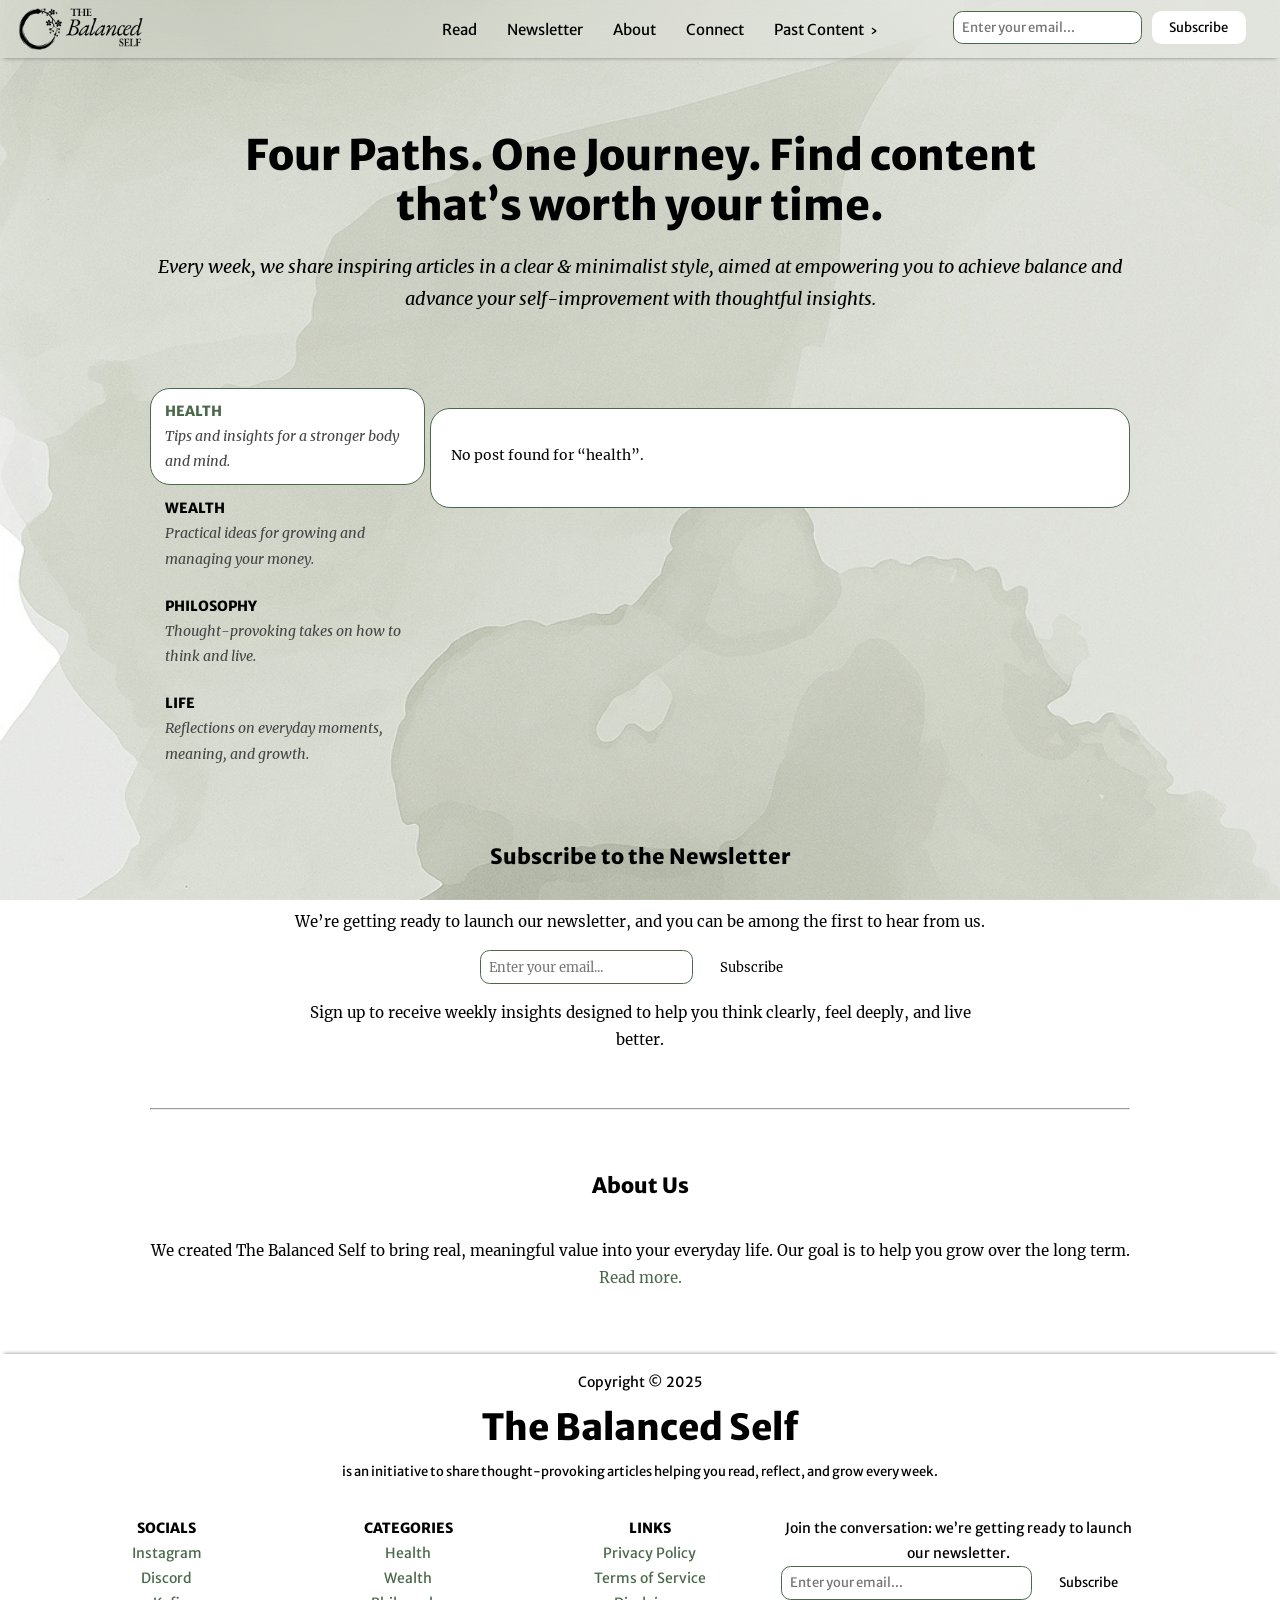
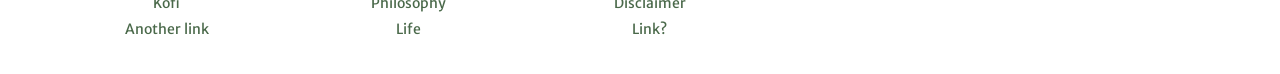
==== index.html @ 11a27f77 "Updates" ====
<!doctype html>
<html lang="en">
	<head>
		<!-- Google tag (gtag.js) -->
		<script async src="https://www.googletagmanager.com/gtag/js?id=G-W1W83TGXCG"></script>
		<script>
			window.dataLayer = window.dataLayer || [];
			function gtag(){dataLayer.push(arguments);}
			gtag('js', new Date());

			gtag('config', 'G-W1W83TGXCG');
		</script>
		<meta charset="UTF-8" />
		<link rel="icon" type="image/svg+xml" href="/vite.svg" />
		<meta name="viewport" content="width=device-width, initial-scale=1.0" />
		<title>The Balanced Self</title>

		<link rel="preload" href="/fonts/merriweather-sans-v26-latin-600.woff2" as="font" type="font/woff2" crossorigin>
		<link rel="preload" href="/fonts/merriweather-sans-v26-latin-600italic.woff2" as="font" type="font/woff2" crossorigin>
		<link rel="preload" href="/fonts/merriweather-sans-v26-latin-800.woff2" as="font" type="font/woff2" crossorigin>
		<link rel="preload" href="/fonts/merriweather-sans-v26-latin-italic.woff2" as="font" type="font/woff2" crossorigin>
		<link rel="preload" href="/fonts/merriweather-sans-v26-latin-regular.woff2" as="font" type="font/woff2" crossorigin>
		<link rel="preload" href="/fonts/merriweather-v30-latin-700.woff2" as="font" type="font/woff2" crossorigin>
		<link rel="preload" href="/fonts/merriweather-v30-latin-700italic.woff2" as="font" type="font/woff2" crossorigin>
		<link rel="preload" href="/fonts/merriweather-v30-latin-italic.woff2" as="font" type="font/woff2" crossorigin>
		<link rel="preload" href="/fonts/merriweather-v30-latin-regular.woff2" as="font" type="font/woff2" crossorigin>


		<link rel="preload" href="/bg/health.webp" as="image" type="image/webp">
		<link rel="preload" href="/bg/life.webp" as="image" type="image/webp">
		<link rel="preload" href="/bg/philosophy.webp" as="image" type="image/webp">
		<link rel="preload" href="/bg/wealth.webp" as="image" type="image/webp">
		<script type="module" crossorigin src="/assets/index-R4e8T6Gg.js"></script>
		<link rel="stylesheet" crossorigin href="/assets/index-VNvd0ha_.css">
	</head>
	<body>
		<div id="root"></div>
	</body>
</html>
---- assets/index-VNvd0ha_.css ----
@font-face{font-display:swap;font-family:Merriweather;font-style:normal;font-weight:400;src:url(/fonts/merriweather-v30-latin-regular.woff2) format("woff2")}@font-face{font-display:swap;font-family:Merriweather;font-style:italic;font-weight:400;src:url(/fonts/merriweather-v30-latin-italic.woff2) format("woff2")}@font-face{font-display:swap;font-family:Merriweather;font-style:normal;font-weight:700;src:url(/fonts/merriweather-v30-latin-700.woff2) format("woff2")}@font-face{font-display:swap;font-family:Merriweather;font-style:italic;font-weight:700;src:url(/fonts/merriweather-v30-latin-700italic.woff2) format("woff2")}@font-face{font-display:swap;font-family:Merriweather Sans;font-style:normal;font-weight:400;src:url(/fonts/merriweather-sans-v26-latin-regular.woff2) format("woff2")}@font-face{font-display:swap;font-family:Merriweather Sans;font-style:italic;font-weight:400;src:url(/fonts/merriweather-sans-v26-latin-italic.woff2) format("woff2")}@font-face{font-display:swap;font-family:Merriweather Sans;font-style:normal;font-weight:600;src:url(/fonts/merriweather-sans-v26-latin-600.woff2) format("woff2")}@font-face{font-display:swap;font-family:Merriweather Sans;font-style:italic;font-weight:600;src:url(/fonts/merriweather-sans-v26-latin-600italic.woff2) format("woff2")}@font-face{font-display:swap;font-family:Merriweather Sans;font-style:normal;font-weight:800;src:url(/fonts/merriweather-sans-v26-latin-800.woff2) format("woff2")}:root{--font-rm: "Merriweather";--font-sf: "Merriweather Sans";--col-bg: #F5F3EE;--col-fg: black;--col-text: black }*,*:before,*:after{box-sizing:border-box}html{scroll-behavior:smooth}p,li{-webkit-hyphens:auto;hyphens:auto;word-break:break-word;overflow-wrap:break-word}.no-hyphen{-webkit-hyphens:none;hyphens:none}a{color:var(--col-hl);text-decoration:none}.hlcol{color:var(--col-hl)}.wrapper{max-width:980px;margin:auto;min-height:60vh}@media (max-width: 996px){.wrapper{padding:0px 1rem}}@media (max-width: 900px){body,html{overflow-x:hidden}}html{position:relative;height:100%}html:before{content:"";position:fixed;top:0;left:0;width:100vw;height:100vh;background-image:var(--bg-pic-path);background-size:cover;background-position:center;background-repeat:no-repeat;z-index:-2}html:after{content:"";position:fixed;top:0;left:0;width:100vw;height:100vh;background-color:#ffffff80;z-index:-1}body{position:relative;z-index:0;font-family:var(--font-rm);font-size:14px;line-height:1.8;margin:0;color:var(--col-text)}.dropdown-button{z-index:1200}@media (max-width: 550px){.nav-subscribe{visibility:hidden}}@media (min-width: 550px){.dropdown-button{visibility:hidden}}nav{display:flex;justify-content:space-between;align-items:center;font-family:var(--font-sf);font-size:15px;padding:0rem 1rem;position:sticky;top:0;z-index:1100;box-shadow:0 4px 4px -4px gray;backdrop-filter:blur(20px);-webkit-backdrop-filter:blur(20px);background-color:#ffffff1a}nav a{color:#000}nav a:hover{color:var(--col-hl)}.nav-right{display:flex}.dropdown:hover .submenu{display:block;opacity:1;visibility:visible;transition:.2s ease-in-out}.submenu{display:none;opacity:0;visibility:hidden;position:absolute;background-color:#fff;padding:8px 16px;border-radius:10px;width:120px}.links{position:absolute;left:50%;transform:translate(-50%)}.links ul{display:flex;gap:30px}.links ul li{display:inline-block}.links a{cursor:pointer}.dropdown ul{display:block}.dropdown ul li{display:block;left:0}.dropdown-toggle{display:inline-flex;align-items:center;gap:6px;cursor:pointer;-webkit-user-select:none;user-select:none;transition:color .2s ease}.pc-arrow{display:inline-block;transition:transform .2s ease;transform:rotate(0)}.pc-arrow:before{content:"›";font-size:.9em;line-height:1}.dropdown-toggle.sactive .pc-arrow{transform:rotate(90deg)}.dropdown-toggle:hover:not(.sactive) .pc-arrow{transform:rotate(90deg)}@media (max-width: 550px){nav{padding:.2rem .8rem;position:fixed;width:100%;left:0;top:0}body{padding-top:70px}.links{position:fixed;top:50px;right:10px;width:150px;background-color:#fff;display:flex;flex-direction:column;border-radius:12px;box-shadow:-4px 4px 4px #0000001a;transform:translate(100%);opacity:0;transition:transform .1s ease,opacity .1s ease;z-index:1200}.links.active{transform:translate(0);opacity:1}.links ul{font-size:14px;flex-direction:column;gap:0;padding:20px;margin:0}.dropdown-button{display:block}.nav-subscribe{display:none}.dropdown .submenu{position:static;visibility:hidden;opacity:0;max-height:0;overflow:hidden;transition:opacity .2s ease,max-height .2s ease;margin:0;padding:0 0 0 10px}.dropdown .submenu.sactive{visibility:visible;opacity:1;max-height:500px}}.newsletter-form{display:flex;align-items:center;gap:.6rem}.newsletter-form,.newsletter-form input,.newsletter-form button{font-family:inherit;font-size:small}.newsletter-form input{flex:1;padding:.45rem .5rem;border:1px solid var(--col-hl);border-radius:.6rem;transition:border-color .2s,box-shadow .2s}.newsletter-form input:focus{border-color:var(--col-hl);box-shadow:0 0 0 1px var(--col-hl);outline:none}.newsletter-form button{padding:.5rem 1.1rem;border:var(--col-hl);border-radius:.6rem;background-color:#fff;color:#000;font-weight:500;cursor:pointer;transition:background-color .2s,transform .1s}.newsletter-form button:hover{background-color:var(--col-hl);color:#fff}.newsletter-form button:active{transform:scale(.97)}.readmore{font-size:small;font-family:var(--font-sf);font-weight:700}.hero{text-align:center;margin:4.5rem auto}.hero__name{font-size:42px;font-weight:700;font-family:var(--font-sf);line-height:1.2;max-width:850px;margin:auto}.hero__desc{margin-top:20px;font-size:18px;font-style:italic}@media (max-width: 550px){.hero{margin:5rem 0}.hero__name{font-size:36px}.hero__desc{font-size:15.5px}}.heroine{flex-direction:column}.heroine__cats{display:flex;justify-content:space-between;align-items:center;margin-bottom:3px;text-align:right}.heroine__cat{font-family:var(--font-sf);font-weight:700;color:var(--col-fg);font-size:12px;text-transform:uppercase;padding:10px 0;background:transparent;cursor:pointer;width:100%;text-align:center;border-radius:13px}.heroine__cat.active{color:var(--col-hl);background:#fff;border:1px solid var(--col-hl);position:relative;z-index:2;transition:.1s ease-in-out}.heroine__content{border:1px solid var(--col-hl);padding:20px;margin:20px 0;background-color:#fff;width:100%;position:relative;z-index:1;min-height:100px;border-radius:13px}.heroine__catdesc{font-family:var(--font-rm);font-weight:400;color:#454545;font-style:italic;text-transform:none;display:none}@media (min-width: 768px){.heroine{display:flex;flex-direction:row;align-items:flex-start}.heroine__cats{flex-direction:column;align-items:stretch;width:275px;margin-right:5px}.heroine__cat{border:1px solid transparent;border-right:none;text-align:left;font-size:14px;padding:10px 14px;width:100%;border-radius:20px}.heroine__catdesc{display:block}.heroine__cat.active{border:1px solid var(--col-hl);background:#fff;color:var(--col-hl)}.heroine__content{flex:1;border-radius:20px}}section{display:flex;flex-direction:column;align-items:center;margin:2.5rem auto;text-align:center}.subscribe{max-width:700px}h3{line-height:1.4}.subscribe h2{margin-bottom:10px}.subscribe p,.about p{font-size:15px}footer{padding:1rem 3.5rem 2rem;font-family:var(--font-sf);box-shadow:0 -4px 4px -4px gray;margin-top:3rem;backdrop-filter:blur(20px);-webkit-backdrop-filter:blur(20px);background-color:#ffffff1a}.footer__cr,.footer__desc{font-size:small}.footer__name{font-weight:700;font-size:36px}.footer__name a{color:#000}.footer__name a:hover{color:var(--col-hl)}.footer__links{margin:auto;text-align:center;margin-top:2rem;display:grid;grid-template-columns:2fr 2fr 2fr 4fr;gap:20px}@media (max-width: 500px){footer{padding:10px;padding-top:3rem;padding-bottom:3rem}.footer__links{grid-template-columns:repeat(3,1fr);gap:0px}.footer__links>div:nth-child(4){grid-column:1 / -1;margin:auto;margin-top:1rem}}.footer__links-head{font-weight:700;text-transform:uppercase}@media (max-width: 550px){.footer__desc{font-size:smaller}.footer__name{font-size:24px}}h1,h2,h3{font-family:var(--font-sf)}@media (max-width: 550px){h1{font-size:22px;margin:0}}.cat__name{margin-bottom:-10px;font-family:var(--font-sf);font-weight:700;text-transform:uppercase;font-size:small}@media (max-width: 500px){.cat__name{font-size:smaller}}.cat__read{color:gray}.blog__list{margin-top:30px}.blog__list ol li::marker{color:var(--col-hl);font-weight:700;font-family:var(--col-sf)}.blog__list ol li{padding-left:1rem;margin:5px 0}.blog__list__title{font-size:16px;font-weight:700;margin-right:1rem;line-height:1.1}.blog__list__when{font-style:italic}.blog-title{color:var(--col-hl)}@media (max-width: 550px){.blog__list__title{font-size:16px;line-height:.8}.blog__list ol li{margin:5px 0}}button.share{all:unset;background:transparent;border:none;padding:0;margin:0;cursor:pointer;display:flex;margin-inline:auto}/**
 * easymde v2.20.0
 * Copyright Jeroen Akkerman
 * @link https://github.com/ionaru/easy-markdown-editor
 * @license MIT
 */.CodeMirror{font-family:monospace;height:300px;color:#000;direction:ltr}.CodeMirror-lines{padding:4px 0}.CodeMirror pre.CodeMirror-line,.CodeMirror pre.CodeMirror-line-like{padding:0 4px}.CodeMirror-gutter-filler,.CodeMirror-scrollbar-filler{background-color:#fff}.CodeMirror-gutters{border-right:1px solid #ddd;background-color:#f7f7f7;white-space:nowrap}.CodeMirror-linenumber{padding:0 3px 0 5px;min-width:20px;text-align:right;color:#999;white-space:nowrap}.CodeMirror-guttermarker{color:#000}.CodeMirror-guttermarker-subtle{color:#999}.CodeMirror-cursor{border-left:1px solid #000;border-right:none;width:0}.CodeMirror div.CodeMirror-secondarycursor{border-left:1px solid silver}.cm-fat-cursor .CodeMirror-cursor{width:auto;border:0!important;background:#7e7}.cm-fat-cursor div.CodeMirror-cursors{z-index:1}.cm-fat-cursor .CodeMirror-line::selection,.cm-fat-cursor .CodeMirror-line>span::selection,.cm-fat-cursor .CodeMirror-line>span>span::selection{background:0 0}.cm-fat-cursor .CodeMirror-line::-moz-selection,.cm-fat-cursor .CodeMirror-line>span::-moz-selection,.cm-fat-cursor .CodeMirror-line>span>span::-moz-selection{background:0 0}.cm-fat-cursor{caret-color:transparent}@-moz-keyframes blink{50%{background-color:transparent}}@-webkit-keyframes blink{50%{background-color:transparent}}@keyframes blink{50%{background-color:transparent}}.cm-tab{display:inline-block;text-decoration:inherit}.CodeMirror-rulers{position:absolute;inset:-50px 0 0;overflow:hidden}.CodeMirror-ruler{border-left:1px solid #ccc;top:0;bottom:0;position:absolute}.cm-s-default .cm-header{color:#00f}.cm-s-default .cm-quote{color:#090}.cm-negative{color:#d44}.cm-positive{color:#292}.cm-header,.cm-strong{font-weight:700}.cm-em{font-style:italic}.cm-link{text-decoration:underline}.cm-strikethrough{text-decoration:line-through}.cm-s-default .cm-keyword{color:#708}.cm-s-default .cm-atom{color:#219}.cm-s-default .cm-number{color:#164}.cm-s-default .cm-def{color:#00f}.cm-s-default .cm-variable-2{color:#05a}.cm-s-default .cm-type,.cm-s-default .cm-variable-3{color:#085}.cm-s-default .cm-comment{color:#a50}.cm-s-default .cm-string{color:#a11}.cm-s-default .cm-string-2{color:#f50}.cm-s-default .cm-meta,.cm-s-default .cm-qualifier{color:#555}.cm-s-default .cm-builtin{color:#30a}.cm-s-default .cm-bracket{color:#997}.cm-s-default .cm-tag{color:#170}.cm-s-default .cm-attribute{color:#00c}.cm-s-default .cm-hr{color:#999}.cm-s-default .cm-link{color:#00c}.cm-s-default .cm-error,.cm-invalidchar{color:red}.CodeMirror-composing{border-bottom:2px solid}div.CodeMirror span.CodeMirror-matchingbracket{color:#0b0}div.CodeMirror span.CodeMirror-nonmatchingbracket{color:#a22}.CodeMirror-matchingtag{background:#ff96004d}.CodeMirror-activeline-background{background:#e8f2ff}.CodeMirror{position:relative;overflow:hidden;background:#fff}.CodeMirror-scroll{overflow:scroll!important;margin-bottom:-50px;margin-right:-50px;padding-bottom:50px;height:100%;outline:0;position:relative;z-index:0}.CodeMirror-sizer{position:relative;border-right:50px solid transparent}.CodeMirror-gutter-filler,.CodeMirror-hscrollbar,.CodeMirror-scrollbar-filler,.CodeMirror-vscrollbar{position:absolute;z-index:6;display:none;outline:0}.CodeMirror-vscrollbar{right:0;top:0;overflow-x:hidden;overflow-y:scroll}.CodeMirror-hscrollbar{bottom:0;left:0;overflow-y:hidden;overflow-x:scroll}.CodeMirror-scrollbar-filler{right:0;bottom:0}.CodeMirror-gutter-filler{left:0;bottom:0}.CodeMirror-gutters{position:absolute;left:0;top:0;min-height:100%;z-index:3}.CodeMirror-gutter{white-space:normal;height:100%;display:inline-block;vertical-align:top;margin-bottom:-50px}.CodeMirror-gutter-wrapper{position:absolute;z-index:4;background:0 0!important;border:none!important}.CodeMirror-gutter-background{position:absolute;top:0;bottom:0;z-index:4}.CodeMirror-gutter-elt{position:absolute;cursor:default;z-index:4}.CodeMirror-gutter-wrapper ::selection{background-color:transparent}.CodeMirror-gutter-wrapper ::-moz-selection{background-color:transparent}.CodeMirror-lines{cursor:text;min-height:1px}.CodeMirror pre.CodeMirror-line,.CodeMirror pre.CodeMirror-line-like{-moz-border-radius:0;-webkit-border-radius:0;border-radius:0;border-width:0;background:0 0;font-family:inherit;font-size:inherit;margin:0;white-space:pre;word-wrap:normal;line-height:inherit;color:inherit;z-index:2;position:relative;overflow:visible;-webkit-tap-highlight-color:transparent;-webkit-font-variant-ligatures:contextual;font-variant-ligatures:contextual}.CodeMirror-wrap pre.CodeMirror-line,.CodeMirror-wrap pre.CodeMirror-line-like{word-wrap:break-word;white-space:pre-wrap;word-break:normal}.CodeMirror-linebackground{position:absolute;inset:0;z-index:0}.CodeMirror-linewidget{position:relative;z-index:2;padding:.1px}.CodeMirror-code{outline:0}.CodeMirror-gutter,.CodeMirror-gutters,.CodeMirror-linenumber,.CodeMirror-scroll,.CodeMirror-sizer{-moz-box-sizing:content-box;box-sizing:content-box}.CodeMirror-measure{position:absolute;width:100%;height:0;overflow:hidden;visibility:hidden}.CodeMirror-cursor{position:absolute;pointer-events:none}.CodeMirror-measure pre{position:static}div.CodeMirror-cursors{visibility:hidden;position:relative;z-index:3}div.CodeMirror-dragcursors,.CodeMirror-focused div.CodeMirror-cursors{visibility:visible}.CodeMirror-selected{background:#d9d9d9}.CodeMirror-focused .CodeMirror-selected{background:#d7d4f0}.CodeMirror-crosshair{cursor:crosshair}.CodeMirror-line::selection,.CodeMirror-line>span::selection,.CodeMirror-line>span>span::selection{background:#d7d4f0}.CodeMirror-line::-moz-selection,.CodeMirror-line>span::-moz-selection,.CodeMirror-line>span>span::-moz-selection{background:#d7d4f0}.cm-searching{background-color:#ffa;background-color:#ff06}.cm-force-border{padding-right:.1px}@media print{.CodeMirror div.CodeMirror-cursors{visibility:hidden}}.cm-tab-wrap-hack:after{content:""}span.CodeMirror-selectedtext{background:0 0}.EasyMDEContainer{display:block}.CodeMirror-rtl pre{direction:rtl}.EasyMDEContainer.sided--no-fullscreen{display:flex;flex-direction:row;flex-wrap:wrap}.EasyMDEContainer .CodeMirror{box-sizing:border-box;height:auto;border:1px solid #ced4da;border-bottom-left-radius:4px;border-bottom-right-radius:4px;padding:10px;font:inherit;z-index:0;word-wrap:break-word}.EasyMDEContainer .CodeMirror-scroll{cursor:text}.EasyMDEContainer .CodeMirror-fullscreen{background:#fff;position:fixed!important;inset:50px 0 0;height:auto;z-index:8;border-right:none!important;border-bottom-right-radius:0!important}.EasyMDEContainer .CodeMirror-sided{width:50%!important}.EasyMDEContainer.sided--no-fullscreen .CodeMirror-sided{border-right:none!important;border-bottom-right-radius:0;position:relative;flex:1 1 auto}.EasyMDEContainer .CodeMirror-placeholder{opacity:.5}.EasyMDEContainer .CodeMirror-focused .CodeMirror-selected{background:#d9d9d9}.editor-toolbar{position:relative;-webkit-user-select:none;-moz-user-select:none;-ms-user-select:none;-o-user-select:none;user-select:none;padding:9px 10px;border-top:1px solid #ced4da;border-left:1px solid #ced4da;border-right:1px solid #ced4da;border-top-left-radius:4px;border-top-right-radius:4px}.editor-toolbar.fullscreen{width:100%;height:50px;padding-top:10px;padding-bottom:10px;box-sizing:border-box;background:#fff;border:0;position:fixed;top:0;left:0;opacity:1;z-index:9}.editor-toolbar.fullscreen:before{width:20px;height:50px;background:-moz-linear-gradient(left,#fff 0,rgba(255,255,255,0) 100%);background:-webkit-gradient(linear,left top,right top,color-stop(0,#fff),color-stop(100%,rgba(255,255,255,0)));background:-webkit-linear-gradient(left,#fff 0,rgba(255,255,255,0) 100%);background:-o-linear-gradient(left,#fff 0,rgba(255,255,255,0) 100%);background:-ms-linear-gradient(left,#fff 0,rgba(255,255,255,0) 100%);background:linear-gradient(to right,#fff 0,#fff0);position:fixed;top:0;left:0;margin:0;padding:0}.editor-toolbar.fullscreen:after{width:20px;height:50px;background:-moz-linear-gradient(left,rgba(255,255,255,0) 0,#fff 100%);background:-webkit-gradient(linear,left top,right top,color-stop(0,rgba(255,255,255,0)),color-stop(100%,#fff));background:-webkit-linear-gradient(left,rgba(255,255,255,0) 0,#fff 100%);background:-o-linear-gradient(left,rgba(255,255,255,0) 0,#fff 100%);background:-ms-linear-gradient(left,rgba(255,255,255,0) 0,#fff 100%);background:linear-gradient(to right,#fff0 0,#fff);position:fixed;top:0;right:0;margin:0;padding:0}.EasyMDEContainer.sided--no-fullscreen .editor-toolbar{width:100%}.editor-toolbar .easymde-dropdown,.editor-toolbar button{background:0 0;display:inline-block;text-align:center;text-decoration:none!important;height:30px;margin:0;padding:0;border:1px solid transparent;border-radius:3px;cursor:pointer}.editor-toolbar button{font-weight:700;min-width:30px;padding:0 6px;white-space:nowrap}.editor-toolbar button.active,.editor-toolbar button:hover{background:#fcfcfc;border-color:#95a5a6}.editor-toolbar i.separator{display:inline-block;width:0;border-left:1px solid #d9d9d9;border-right:1px solid #fff;color:transparent;text-indent:-10px;margin:0 6px}.editor-toolbar button:after{font-family:Arial,Helvetica Neue,Helvetica,sans-serif;font-size:65%;vertical-align:text-bottom;position:relative;top:2px}.editor-toolbar button.heading-1:after{content:"1"}.editor-toolbar button.heading-2:after{content:"2"}.editor-toolbar button.heading-3:after{content:"3"}.editor-toolbar button.heading-bigger:after{content:"▲"}.editor-toolbar button.heading-smaller:after{content:"▼"}.editor-toolbar.disabled-for-preview button:not(.no-disable){opacity:.6;pointer-events:none}@media only screen and (max-width:700px){.editor-toolbar i.no-mobile{display:none}}.editor-statusbar{padding:8px 10px;font-size:12px;color:#959694;text-align:right}.EasyMDEContainer.sided--no-fullscreen .editor-statusbar{width:100%}.editor-statusbar span{display:inline-block;min-width:4em;margin-left:1em}.editor-statusbar .lines:before{content:"lines: "}.editor-statusbar .words:before{content:"words: "}.editor-statusbar .characters:before{content:"characters: "}.editor-preview-full{position:absolute;width:100%;height:100%;top:0;left:0;z-index:7;overflow:auto;display:none;box-sizing:border-box}.editor-preview-side{position:fixed;bottom:0;width:50%;top:50px;right:0;z-index:9;overflow:auto;display:none;box-sizing:border-box;border:1px solid #ddd;word-wrap:break-word}.editor-preview-active-side{display:block}.EasyMDEContainer.sided--no-fullscreen .editor-preview-active-side{flex:1 1 auto;height:auto;position:static}.editor-preview-active{display:block}.editor-preview{padding:10px;background:#fafafa}.editor-preview>p{margin-top:0}.editor-preview pre{background:#eee;margin-bottom:10px}.editor-preview table td,.editor-preview table th{border:1px solid #ddd;padding:5px}.cm-s-easymde .cm-tag{color:#63a35c}.cm-s-easymde .cm-attribute{color:#795da3}.cm-s-easymde .cm-string{color:#183691}.cm-s-easymde .cm-header-1{font-size:calc(1.375rem + 1.5vw)}.cm-s-easymde .cm-header-2{font-size:calc(1.325rem + .9vw)}.cm-s-easymde .cm-header-3{font-size:calc(1.3rem + .6vw)}.cm-s-easymde .cm-header-4{font-size:calc(1.275rem + .3vw)}.cm-s-easymde .cm-header-5{font-size:1.25rem}.cm-s-easymde .cm-header-6{font-size:1rem}.cm-s-easymde .cm-header-1,.cm-s-easymde .cm-header-2,.cm-s-easymde .cm-header-3,.cm-s-easymde .cm-header-4,.cm-s-easymde .cm-header-5,.cm-s-easymde .cm-header-6{margin-bottom:.5rem;line-height:1.2}.cm-s-easymde .cm-comment{background:#0000000d;border-radius:2px}.cm-s-easymde .cm-link{color:#7f8c8d}.cm-s-easymde .cm-url{color:#aab2b3}.cm-s-easymde .cm-quote{color:#7f8c8d;font-style:italic}.editor-toolbar .easymde-dropdown{position:relative;background:linear-gradient(to bottom right,#fff 0 84%,#333 50% 100%);border-radius:0;border:1px solid #fff}.editor-toolbar .easymde-dropdown:hover{background:linear-gradient(to bottom right,#fff 0 84%,#333 50% 100%)}.easymde-dropdown-content{display:block;visibility:hidden;position:absolute;background-color:#f9f9f9;box-shadow:0 8px 16px #0003;padding:8px;z-index:2;top:30px}.easymde-dropdown:active .easymde-dropdown-content,.easymde-dropdown:focus .easymde-dropdown-content,.easymde-dropdown:focus-within .easymde-dropdown-content{visibility:visible}.easymde-dropdown-content button{display:block}span[data-img-src]:after{content:"";background-image:var(--bg-image);display:block;max-height:100%;max-width:100%;background-size:contain;height:0;padding-top:var(--height);width:var(--width);background-repeat:no-repeat}.CodeMirror .cm-spell-error:not(.cm-url):not(.cm-comment):not(.cm-tag):not(.cm-word){background:#ff000026}
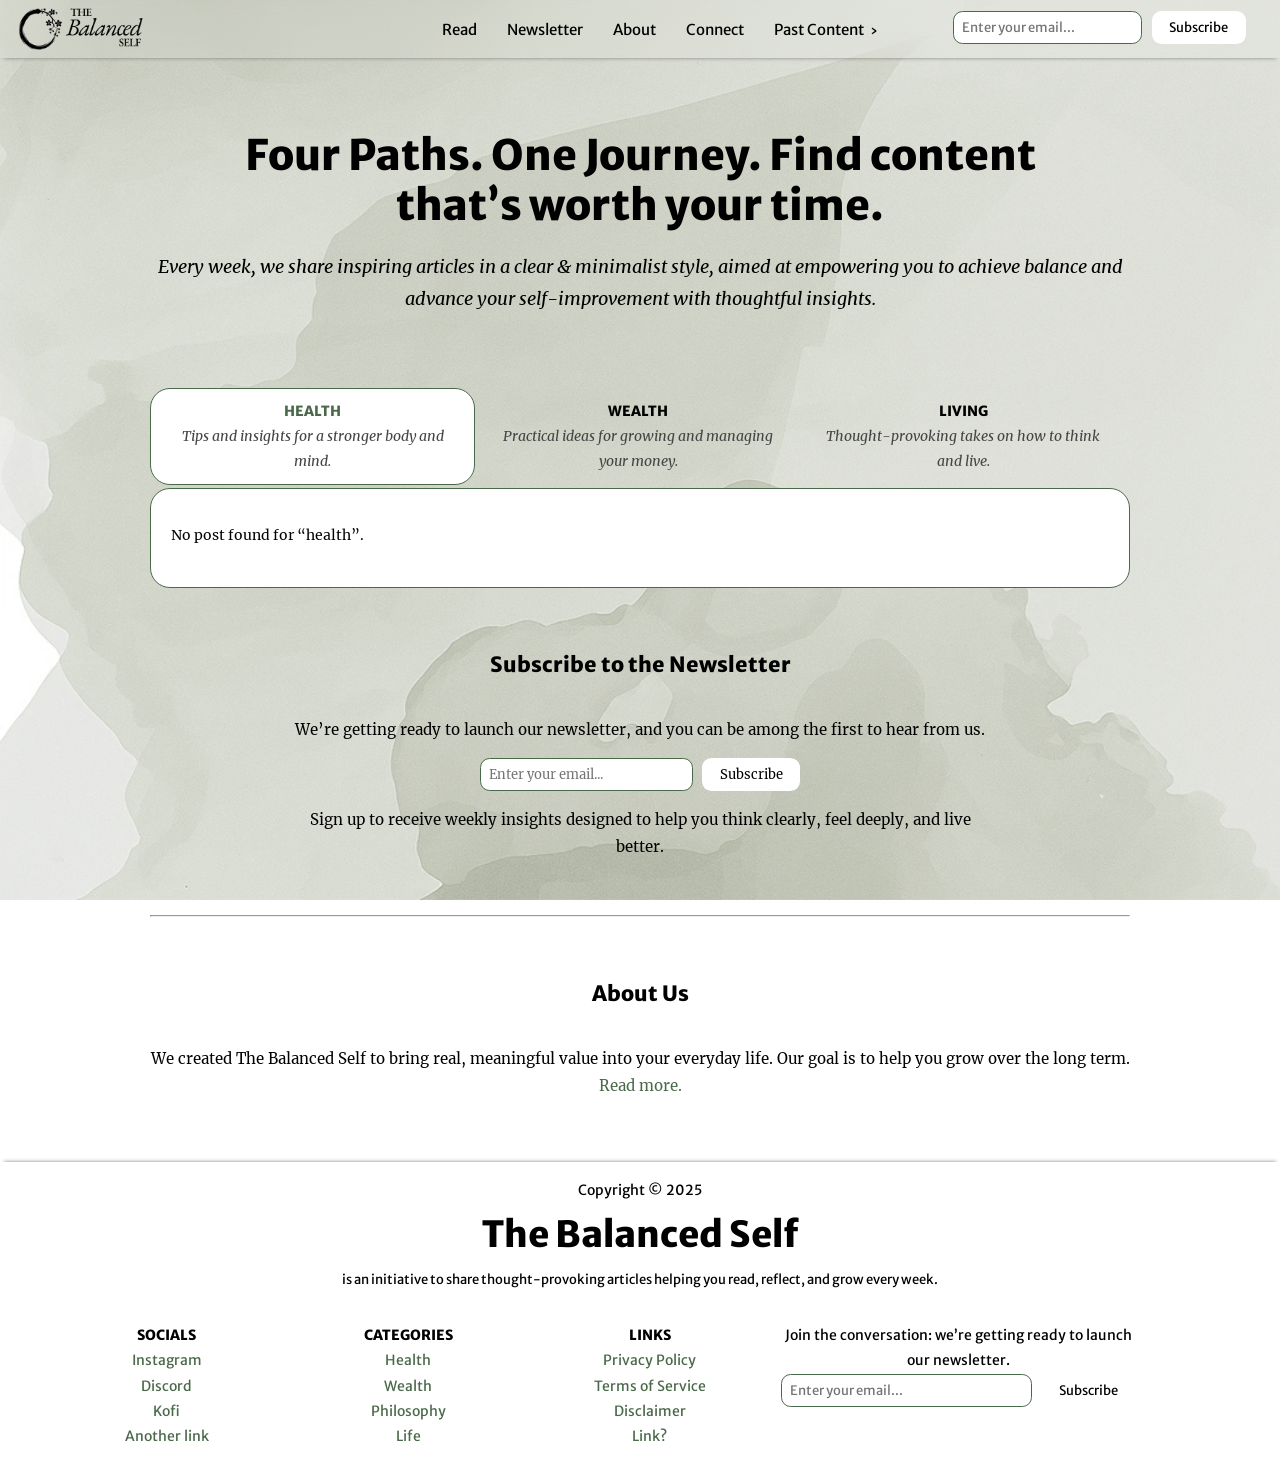
==== commit 0991a375: "Updates" ====
--- a/index.html
+++ b/index.html
@@ -30,8 +30,8 @@
 		<link rel="preload" href="/bg/life.webp" as="image" type="image/webp">
 		<link rel="preload" href="/bg/philosophy.webp" as="image" type="image/webp">
 		<link rel="preload" href="/bg/wealth.webp" as="image" type="image/webp">
-		<script type="module" crossorigin src="/assets/index-R4e8T6Gg.js"></script>
-		<link rel="stylesheet" crossorigin href="/assets/index-VNvd0ha_.css">
+		<script type="module" crossorigin src="/assets/index-xfx_M7NS.js"></script>
+		<link rel="stylesheet" crossorigin href="/assets/index-CtQ3qiNw.css">
 	</head>
 	<body>
 		<div id="root"></div>
--- a/assets/index-CtQ3qiNw.css
+++ b/assets/index-CtQ3qiNw.css
@@ -0,0 +1,6 @@
+@font-face{font-display:swap;font-family:Merriweather;font-style:normal;font-weight:400;src:url(/fonts/merriweather-v30-latin-regular.woff2) format("woff2")}@font-face{font-display:swap;font-family:Merriweather;font-style:italic;font-weight:400;src:url(/fonts/merriweather-v30-latin-italic.woff2) format("woff2")}@font-face{font-display:swap;font-family:Merriweather;font-style:normal;font-weight:700;src:url(/fonts/merriweather-v30-latin-700.woff2) format("woff2")}@font-face{font-display:swap;font-family:Merriweather;font-style:italic;font-weight:700;src:url(/fonts/merriweather-v30-latin-700italic.woff2) format("woff2")}@font-face{font-display:swap;font-family:Merriweather Sans;font-style:normal;font-weight:400;src:url(/fonts/merriweather-sans-v26-latin-regular.woff2) format("woff2")}@font-face{font-display:swap;font-family:Merriweather Sans;font-style:italic;font-weight:400;src:url(/fonts/merriweather-sans-v26-latin-italic.woff2) format("woff2")}@font-face{font-display:swap;font-family:Merriweather Sans;font-style:normal;font-weight:600;src:url(/fonts/merriweather-sans-v26-latin-600.woff2) format("woff2")}@font-face{font-display:swap;font-family:Merriweather Sans;font-style:italic;font-weight:600;src:url(/fonts/merriweather-sans-v26-latin-600italic.woff2) format("woff2")}@font-face{font-display:swap;font-family:Merriweather Sans;font-style:normal;font-weight:800;src:url(/fonts/merriweather-sans-v26-latin-800.woff2) format("woff2")}:root{--font-rm: "Merriweather";--font-sf: "Merriweather Sans";--col-bg: #F5F3EE;--col-fg: black;--col-text: black }*,*:before,*:after{box-sizing:border-box}html{scroll-behavior:smooth}p,li{-webkit-hyphens:auto;hyphens:auto;word-break:break-word;overflow-wrap:break-word}.no-hyphen{-webkit-hyphens:none;hyphens:none}a{color:var(--col-hl);text-decoration:none}.hlcol{color:var(--col-hl)}.wrapper{max-width:980px;margin:auto;min-height:60vh}@media (max-width: 996px){.wrapper{padding:0px 1rem}}@media (max-width: 900px){body,html{overflow-x:hidden}}html{position:relative;height:100%}html:before{content:"";position:fixed;top:0;left:0;width:100vw;height:100vh;background-image:var(--bg-pic-path);background-size:cover;background-position:center;background-repeat:no-repeat;z-index:-2}html:after{content:"";position:fixed;top:0;left:0;width:100vw;height:100vh;background-color:#ffffff80;z-index:-1}body{position:relative;z-index:0;font-family:var(--font-rm);font-size:14px;line-height:1.8;margin:0;color:var(--col-text)}.dropdown-button{z-index:1200}@media (max-width: 550px){.nav-subscribe{visibility:hidden}}@media (min-width: 550px){.dropdown-button{visibility:hidden}}nav{display:flex;justify-content:space-between;align-items:center;font-family:var(--font-sf);font-size:15px;padding:0rem 1rem;position:sticky;top:0;z-index:1100;box-shadow:0 4px 4px -4px gray;backdrop-filter:blur(20px);-webkit-backdrop-filter:blur(20px);background-color:#ffffff1a}nav a{color:#000}nav a:hover{color:var(--col-hl)}.nav-right{display:flex}.dropdown:hover .submenu{display:block;opacity:1;visibility:visible;transition:.2s ease-in-out}.submenu{display:none;opacity:0;visibility:hidden;position:absolute;background-color:#fff;padding:8px 16px;border-radius:10px;width:120px}.links{position:absolute;left:50%;transform:translate(-50%)}.links ul{display:flex;gap:30px}.links ul li{display:inline-block}.links a{cursor:pointer}.dropdown ul{display:block}.dropdown ul li{display:block;left:0}.dropdown-toggle{display:inline-flex;align-items:center;gap:6px;cursor:pointer;-webkit-user-select:none;user-select:none;transition:color .2s ease}.pc-arrow{display:inline-block;transition:transform .2s ease;transform:rotate(0)}.pc-arrow:before{content:"›";font-size:.9em;line-height:1}.dropdown-toggle.sactive .pc-arrow{transform:rotate(90deg)}.dropdown-toggle:hover:not(.sactive) .pc-arrow{transform:rotate(90deg)}@media (max-width: 550px){nav{padding:.2rem .8rem;position:fixed;width:100%;left:0;top:0}body{padding-top:70px}.links{position:fixed;top:50px;right:10px;width:150px;background-color:#fff;display:flex;flex-direction:column;border-radius:12px;box-shadow:-4px 4px 4px #0000001a;transform:translate(100%);opacity:0;transition:transform .1s ease,opacity .1s ease;z-index:1200}.links.active{transform:translate(0);opacity:1}.links ul{font-size:14px;flex-direction:column;gap:0;padding:20px;margin:0}.dropdown-button{display:block}.nav-subscribe{display:none}.dropdown .submenu{position:static;visibility:hidden;opacity:0;max-height:0;overflow:hidden;transition:opacity .2s ease,max-height .2s ease;margin:0;padding:0 0 0 10px}.dropdown .submenu.sactive{visibility:visible;opacity:1;max-height:500px}}.newsletter-form{display:flex;align-items:center;gap:.6rem}.newsletter-form,.newsletter-form input,.newsletter-form button{font-family:inherit;font-size:small}.newsletter-form input{flex:1;padding:.45rem .5rem;border:1px solid var(--col-hl);border-radius:.6rem;transition:border-color .2s,box-shadow .2s}.newsletter-form input:focus{border-color:var(--col-hl);box-shadow:0 0 0 1px var(--col-hl);outline:none}.newsletter-form button{padding:.5rem 1.1rem;border:var(--col-hl);border-radius:.6rem;background-color:#fff;color:#000;font-weight:500;cursor:pointer;transition:background-color .2s,transform .1s}.newsletter-form button:hover{background-color:var(--col-hl);color:#fff}.newsletter-form button:active{transform:scale(.97)}.readmore{font-size:small;font-family:var(--font-sf);font-weight:700}.hero{text-align:center;margin:4.5rem auto}.hero__name{font-size:42px;font-weight:700;font-family:var(--font-sf);line-height:1.2;max-width:850px;margin:auto}.hero__desc{margin-top:20px;font-size:18px;font-style:italic}@media (max-width: 550px){.hero{margin:5rem 0}.hero__name{font-size:36px}.hero__desc{font-size:15.5px}}.heroine__cats{display:flex;justify-content:space-between;align-items:center;margin-bottom:3px;text-align:right}.heroine__cat{font-family:var(--font-sf);font-weight:700;color:var(--col-fg);font-size:12px;text-transform:uppercase;padding:10px 0;background:transparent;cursor:pointer;width:100%;text-align:center;border-radius:13px}.heroine__cat.active{color:var(--col-hl);background:#fff;border:1px solid var(--col-hl);position:relative;z-index:2;transition:.1s ease-in-out}.heroine__content{border:1px solid var(--col-hl);padding:20px;margin:0;background-color:#fff;width:100%;position:relative;z-index:1;min-height:100px;border-radius:13px}.heroine__catdesc{font-family:var(--font-rm);font-weight:400;color:#454545;font-style:italic;text-transform:none;display:none}@media (min-width: 768px){.heroine__cats{align-items:stretch;margin-right:5px}.heroine__cat{border:1px solid transparent;border-right:none;font-size:14px;padding:10px 14px;width:100%;border-radius:20px}.heroine__catdesc{display:block}.heroine__cat.active{border:1px solid var(--col-hl);background:#fff;color:var(--col-hl)}.heroine__content{flex:1;border-radius:20px}}section{display:flex;flex-direction:column;align-items:center;margin:2.5rem auto;text-align:center}.subscribe{max-width:700px}h3{line-height:1.4}.subscribe h2{margin-bottom:10px}.subscribe p,.about p{font-size:15px}footer{padding:1rem 3.5rem 2rem;font-family:var(--font-sf);box-shadow:0 -4px 4px -4px gray;margin-top:3rem;backdrop-filter:blur(20px);-webkit-backdrop-filter:blur(20px);background-color:#ffffff1a}.footer__cr,.footer__desc{font-size:small}.footer__name{font-weight:700;font-size:36px}.footer__name a{color:#000}.footer__name a:hover{color:var(--col-hl)}.footer__links{margin:auto;text-align:center;margin-top:2rem;display:grid;grid-template-columns:2fr 2fr 2fr 4fr;gap:20px}@media (max-width: 500px){footer{padding:10px;padding-top:3rem;padding-bottom:3rem}.footer__links{grid-template-columns:repeat(3,1fr);gap:0px}.footer__links>div:nth-child(4){grid-column:1 / -1;margin:auto;margin-top:1rem}}.footer__links-head{font-weight:700;text-transform:uppercase}@media (max-width: 550px){.footer__desc{font-size:smaller}.footer__name{font-size:24px}}h1,h2,h3{font-family:var(--font-sf)}@media (max-width: 550px){h1{font-size:22px;margin:0}}.cat__name{margin-bottom:-10px;font-family:var(--font-sf);font-weight:700;text-transform:uppercase;font-size:small}@media (max-width: 500px){.cat__name{font-size:smaller}}.cat__read{color:gray}.blog__list{margin-top:30px}.blog__list ol li::marker{color:var(--col-hl);font-weight:700;font-family:var(--col-sf)}.blog__list ol li{padding-left:1rem;margin:5px 0}.blog__list__title{font-size:16px;font-weight:700;margin-right:1rem;line-height:1.1}.blog__list__when{font-style:italic}.blog-title{color:var(--col-hl)}@media (max-width: 550px){.blog__list__title{font-size:16px;line-height:.8}.blog__list ol li{margin:5px 0}}button.share{all:unset;background:transparent;border:none;padding:0;margin:0;cursor:pointer;display:flex;margin-inline:auto}/**
+ * easymde v2.20.0
+ * Copyright Jeroen Akkerman
+ * @link https://github.com/ionaru/easy-markdown-editor
+ * @license MIT
+ */.CodeMirror{font-family:monospace;height:300px;color:#000;direction:ltr}.CodeMirror-lines{padding:4px 0}.CodeMirror pre.CodeMirror-line,.CodeMirror pre.CodeMirror-line-like{padding:0 4px}.CodeMirror-gutter-filler,.CodeMirror-scrollbar-filler{background-color:#fff}.CodeMirror-gutters{border-right:1px solid #ddd;background-color:#f7f7f7;white-space:nowrap}.CodeMirror-linenumber{padding:0 3px 0 5px;min-width:20px;text-align:right;color:#999;white-space:nowrap}.CodeMirror-guttermarker{color:#000}.CodeMirror-guttermarker-subtle{color:#999}.CodeMirror-cursor{border-left:1px solid #000;border-right:none;width:0}.CodeMirror div.CodeMirror-secondarycursor{border-left:1px solid silver}.cm-fat-cursor .CodeMirror-cursor{width:auto;border:0!important;background:#7e7}.cm-fat-cursor div.CodeMirror-cursors{z-index:1}.cm-fat-cursor .CodeMirror-line::selection,.cm-fat-cursor .CodeMirror-line>span::selection,.cm-fat-cursor .CodeMirror-line>span>span::selection{background:0 0}.cm-fat-cursor .CodeMirror-line::-moz-selection,.cm-fat-cursor .CodeMirror-line>span::-moz-selection,.cm-fat-cursor .CodeMirror-line>span>span::-moz-selection{background:0 0}.cm-fat-cursor{caret-color:transparent}@-moz-keyframes blink{50%{background-color:transparent}}@-webkit-keyframes blink{50%{background-color:transparent}}@keyframes blink{50%{background-color:transparent}}.cm-tab{display:inline-block;text-decoration:inherit}.CodeMirror-rulers{position:absolute;inset:-50px 0 0;overflow:hidden}.CodeMirror-ruler{border-left:1px solid #ccc;top:0;bottom:0;position:absolute}.cm-s-default .cm-header{color:#00f}.cm-s-default .cm-quote{color:#090}.cm-negative{color:#d44}.cm-positive{color:#292}.cm-header,.cm-strong{font-weight:700}.cm-em{font-style:italic}.cm-link{text-decoration:underline}.cm-strikethrough{text-decoration:line-through}.cm-s-default .cm-keyword{color:#708}.cm-s-default .cm-atom{color:#219}.cm-s-default .cm-number{color:#164}.cm-s-default .cm-def{color:#00f}.cm-s-default .cm-variable-2{color:#05a}.cm-s-default .cm-type,.cm-s-default .cm-variable-3{color:#085}.cm-s-default .cm-comment{color:#a50}.cm-s-default .cm-string{color:#a11}.cm-s-default .cm-string-2{color:#f50}.cm-s-default .cm-meta,.cm-s-default .cm-qualifier{color:#555}.cm-s-default .cm-builtin{color:#30a}.cm-s-default .cm-bracket{color:#997}.cm-s-default .cm-tag{color:#170}.cm-s-default .cm-attribute{color:#00c}.cm-s-default .cm-hr{color:#999}.cm-s-default .cm-link{color:#00c}.cm-s-default .cm-error,.cm-invalidchar{color:red}.CodeMirror-composing{border-bottom:2px solid}div.CodeMirror span.CodeMirror-matchingbracket{color:#0b0}div.CodeMirror span.CodeMirror-nonmatchingbracket{color:#a22}.CodeMirror-matchingtag{background:#ff96004d}.CodeMirror-activeline-background{background:#e8f2ff}.CodeMirror{position:relative;overflow:hidden;background:#fff}.CodeMirror-scroll{overflow:scroll!important;margin-bottom:-50px;margin-right:-50px;padding-bottom:50px;height:100%;outline:0;position:relative;z-index:0}.CodeMirror-sizer{position:relative;border-right:50px solid transparent}.CodeMirror-gutter-filler,.CodeMirror-hscrollbar,.CodeMirror-scrollbar-filler,.CodeMirror-vscrollbar{position:absolute;z-index:6;display:none;outline:0}.CodeMirror-vscrollbar{right:0;top:0;overflow-x:hidden;overflow-y:scroll}.CodeMirror-hscrollbar{bottom:0;left:0;overflow-y:hidden;overflow-x:scroll}.CodeMirror-scrollbar-filler{right:0;bottom:0}.CodeMirror-gutter-filler{left:0;bottom:0}.CodeMirror-gutters{position:absolute;left:0;top:0;min-height:100%;z-index:3}.CodeMirror-gutter{white-space:normal;height:100%;display:inline-block;vertical-align:top;margin-bottom:-50px}.CodeMirror-gutter-wrapper{position:absolute;z-index:4;background:0 0!important;border:none!important}.CodeMirror-gutter-background{position:absolute;top:0;bottom:0;z-index:4}.CodeMirror-gutter-elt{position:absolute;cursor:default;z-index:4}.CodeMirror-gutter-wrapper ::selection{background-color:transparent}.CodeMirror-gutter-wrapper ::-moz-selection{background-color:transparent}.CodeMirror-lines{cursor:text;min-height:1px}.CodeMirror pre.CodeMirror-line,.CodeMirror pre.CodeMirror-line-like{-moz-border-radius:0;-webkit-border-radius:0;border-radius:0;border-width:0;background:0 0;font-family:inherit;font-size:inherit;margin:0;white-space:pre;word-wrap:normal;line-height:inherit;color:inherit;z-index:2;position:relative;overflow:visible;-webkit-tap-highlight-color:transparent;-webkit-font-variant-ligatures:contextual;font-variant-ligatures:contextual}.CodeMirror-wrap pre.CodeMirror-line,.CodeMirror-wrap pre.CodeMirror-line-like{word-wrap:break-word;white-space:pre-wrap;word-break:normal}.CodeMirror-linebackground{position:absolute;inset:0;z-index:0}.CodeMirror-linewidget{position:relative;z-index:2;padding:.1px}.CodeMirror-code{outline:0}.CodeMirror-gutter,.CodeMirror-gutters,.CodeMirror-linenumber,.CodeMirror-scroll,.CodeMirror-sizer{-moz-box-sizing:content-box;box-sizing:content-box}.CodeMirror-measure{position:absolute;width:100%;height:0;overflow:hidden;visibility:hidden}.CodeMirror-cursor{position:absolute;pointer-events:none}.CodeMirror-measure pre{position:static}div.CodeMirror-cursors{visibility:hidden;position:relative;z-index:3}div.CodeMirror-dragcursors,.CodeMirror-focused div.CodeMirror-cursors{visibility:visible}.CodeMirror-selected{background:#d9d9d9}.CodeMirror-focused .CodeMirror-selected{background:#d7d4f0}.CodeMirror-crosshair{cursor:crosshair}.CodeMirror-line::selection,.CodeMirror-line>span::selection,.CodeMirror-line>span>span::selection{background:#d7d4f0}.CodeMirror-line::-moz-selection,.CodeMirror-line>span::-moz-selection,.CodeMirror-line>span>span::-moz-selection{background:#d7d4f0}.cm-searching{background-color:#ffa;background-color:#ff06}.cm-force-border{padding-right:.1px}@media print{.CodeMirror div.CodeMirror-cursors{visibility:hidden}}.cm-tab-wrap-hack:after{content:""}span.CodeMirror-selectedtext{background:0 0}.EasyMDEContainer{display:block}.CodeMirror-rtl pre{direction:rtl}.EasyMDEContainer.sided--no-fullscreen{display:flex;flex-direction:row;flex-wrap:wrap}.EasyMDEContainer .CodeMirror{box-sizing:border-box;height:auto;border:1px solid #ced4da;border-bottom-left-radius:4px;border-bottom-right-radius:4px;padding:10px;font:inherit;z-index:0;word-wrap:break-word}.EasyMDEContainer .CodeMirror-scroll{cursor:text}.EasyMDEContainer .CodeMirror-fullscreen{background:#fff;position:fixed!important;inset:50px 0 0;height:auto;z-index:8;border-right:none!important;border-bottom-right-radius:0!important}.EasyMDEContainer .CodeMirror-sided{width:50%!important}.EasyMDEContainer.sided--no-fullscreen .CodeMirror-sided{border-right:none!important;border-bottom-right-radius:0;position:relative;flex:1 1 auto}.EasyMDEContainer .CodeMirror-placeholder{opacity:.5}.EasyMDEContainer .CodeMirror-focused .CodeMirror-selected{background:#d9d9d9}.editor-toolbar{position:relative;-webkit-user-select:none;-moz-user-select:none;-ms-user-select:none;-o-user-select:none;user-select:none;padding:9px 10px;border-top:1px solid #ced4da;border-left:1px solid #ced4da;border-right:1px solid #ced4da;border-top-left-radius:4px;border-top-right-radius:4px}.editor-toolbar.fullscreen{width:100%;height:50px;padding-top:10px;padding-bottom:10px;box-sizing:border-box;background:#fff;border:0;position:fixed;top:0;left:0;opacity:1;z-index:9}.editor-toolbar.fullscreen:before{width:20px;height:50px;background:-moz-linear-gradient(left,#fff 0,rgba(255,255,255,0) 100%);background:-webkit-gradient(linear,left top,right top,color-stop(0,#fff),color-stop(100%,rgba(255,255,255,0)));background:-webkit-linear-gradient(left,#fff 0,rgba(255,255,255,0) 100%);background:-o-linear-gradient(left,#fff 0,rgba(255,255,255,0) 100%);background:-ms-linear-gradient(left,#fff 0,rgba(255,255,255,0) 100%);background:linear-gradient(to right,#fff 0,#fff0);position:fixed;top:0;left:0;margin:0;padding:0}.editor-toolbar.fullscreen:after{width:20px;height:50px;background:-moz-linear-gradient(left,rgba(255,255,255,0) 0,#fff 100%);background:-webkit-gradient(linear,left top,right top,color-stop(0,rgba(255,255,255,0)),color-stop(100%,#fff));background:-webkit-linear-gradient(left,rgba(255,255,255,0) 0,#fff 100%);background:-o-linear-gradient(left,rgba(255,255,255,0) 0,#fff 100%);background:-ms-linear-gradient(left,rgba(255,255,255,0) 0,#fff 100%);background:linear-gradient(to right,#fff0 0,#fff);position:fixed;top:0;right:0;margin:0;padding:0}.EasyMDEContainer.sided--no-fullscreen .editor-toolbar{width:100%}.editor-toolbar .easymde-dropdown,.editor-toolbar button{background:0 0;display:inline-block;text-align:center;text-decoration:none!important;height:30px;margin:0;padding:0;border:1px solid transparent;border-radius:3px;cursor:pointer}.editor-toolbar button{font-weight:700;min-width:30px;padding:0 6px;white-space:nowrap}.editor-toolbar button.active,.editor-toolbar button:hover{background:#fcfcfc;border-color:#95a5a6}.editor-toolbar i.separator{display:inline-block;width:0;border-left:1px solid #d9d9d9;border-right:1px solid #fff;color:transparent;text-indent:-10px;margin:0 6px}.editor-toolbar button:after{font-family:Arial,Helvetica Neue,Helvetica,sans-serif;font-size:65%;vertical-align:text-bottom;position:relative;top:2px}.editor-toolbar button.heading-1:after{content:"1"}.editor-toolbar button.heading-2:after{content:"2"}.editor-toolbar button.heading-3:after{content:"3"}.editor-toolbar button.heading-bigger:after{content:"▲"}.editor-toolbar button.heading-smaller:after{content:"▼"}.editor-toolbar.disabled-for-preview button:not(.no-disable){opacity:.6;pointer-events:none}@media only screen and (max-width:700px){.editor-toolbar i.no-mobile{display:none}}.editor-statusbar{padding:8px 10px;font-size:12px;color:#959694;text-align:right}.EasyMDEContainer.sided--no-fullscreen .editor-statusbar{width:100%}.editor-statusbar span{display:inline-block;min-width:4em;margin-left:1em}.editor-statusbar .lines:before{content:"lines: "}.editor-statusbar .words:before{content:"words: "}.editor-statusbar .characters:before{content:"characters: "}.editor-preview-full{position:absolute;width:100%;height:100%;top:0;left:0;z-index:7;overflow:auto;display:none;box-sizing:border-box}.editor-preview-side{position:fixed;bottom:0;width:50%;top:50px;right:0;z-index:9;overflow:auto;display:none;box-sizing:border-box;border:1px solid #ddd;word-wrap:break-word}.editor-preview-active-side{display:block}.EasyMDEContainer.sided--no-fullscreen .editor-preview-active-side{flex:1 1 auto;height:auto;position:static}.editor-preview-active{display:block}.editor-preview{padding:10px;background:#fafafa}.editor-preview>p{margin-top:0}.editor-preview pre{background:#eee;margin-bottom:10px}.editor-preview table td,.editor-preview table th{border:1px solid #ddd;padding:5px}.cm-s-easymde .cm-tag{color:#63a35c}.cm-s-easymde .cm-attribute{color:#795da3}.cm-s-easymde .cm-string{color:#183691}.cm-s-easymde .cm-header-1{font-size:calc(1.375rem + 1.5vw)}.cm-s-easymde .cm-header-2{font-size:calc(1.325rem + .9vw)}.cm-s-easymde .cm-header-3{font-size:calc(1.3rem + .6vw)}.cm-s-easymde .cm-header-4{font-size:calc(1.275rem + .3vw)}.cm-s-easymde .cm-header-5{font-size:1.25rem}.cm-s-easymde .cm-header-6{font-size:1rem}.cm-s-easymde .cm-header-1,.cm-s-easymde .cm-header-2,.cm-s-easymde .cm-header-3,.cm-s-easymde .cm-header-4,.cm-s-easymde .cm-header-5,.cm-s-easymde .cm-header-6{margin-bottom:.5rem;line-height:1.2}.cm-s-easymde .cm-comment{background:#0000000d;border-radius:2px}.cm-s-easymde .cm-link{color:#7f8c8d}.cm-s-easymde .cm-url{color:#aab2b3}.cm-s-easymde .cm-quote{color:#7f8c8d;font-style:italic}.editor-toolbar .easymde-dropdown{position:relative;background:linear-gradient(to bottom right,#fff 0 84%,#333 50% 100%);border-radius:0;border:1px solid #fff}.editor-toolbar .easymde-dropdown:hover{background:linear-gradient(to bottom right,#fff 0 84%,#333 50% 100%)}.easymde-dropdown-content{display:block;visibility:hidden;position:absolute;background-color:#f9f9f9;box-shadow:0 8px 16px #0003;padding:8px;z-index:2;top:30px}.easymde-dropdown:active .easymde-dropdown-content,.easymde-dropdown:focus .easymde-dropdown-content,.easymde-dropdown:focus-within .easymde-dropdown-content{visibility:visible}.easymde-dropdown-content button{display:block}span[data-img-src]:after{content:"";background-image:var(--bg-image);display:block;max-height:100%;max-width:100%;background-size:contain;height:0;padding-top:var(--height);width:var(--width);background-repeat:no-repeat}.CodeMirror .cm-spell-error:not(.cm-url):not(.cm-comment):not(.cm-tag):not(.cm-word){background:#ff000026}
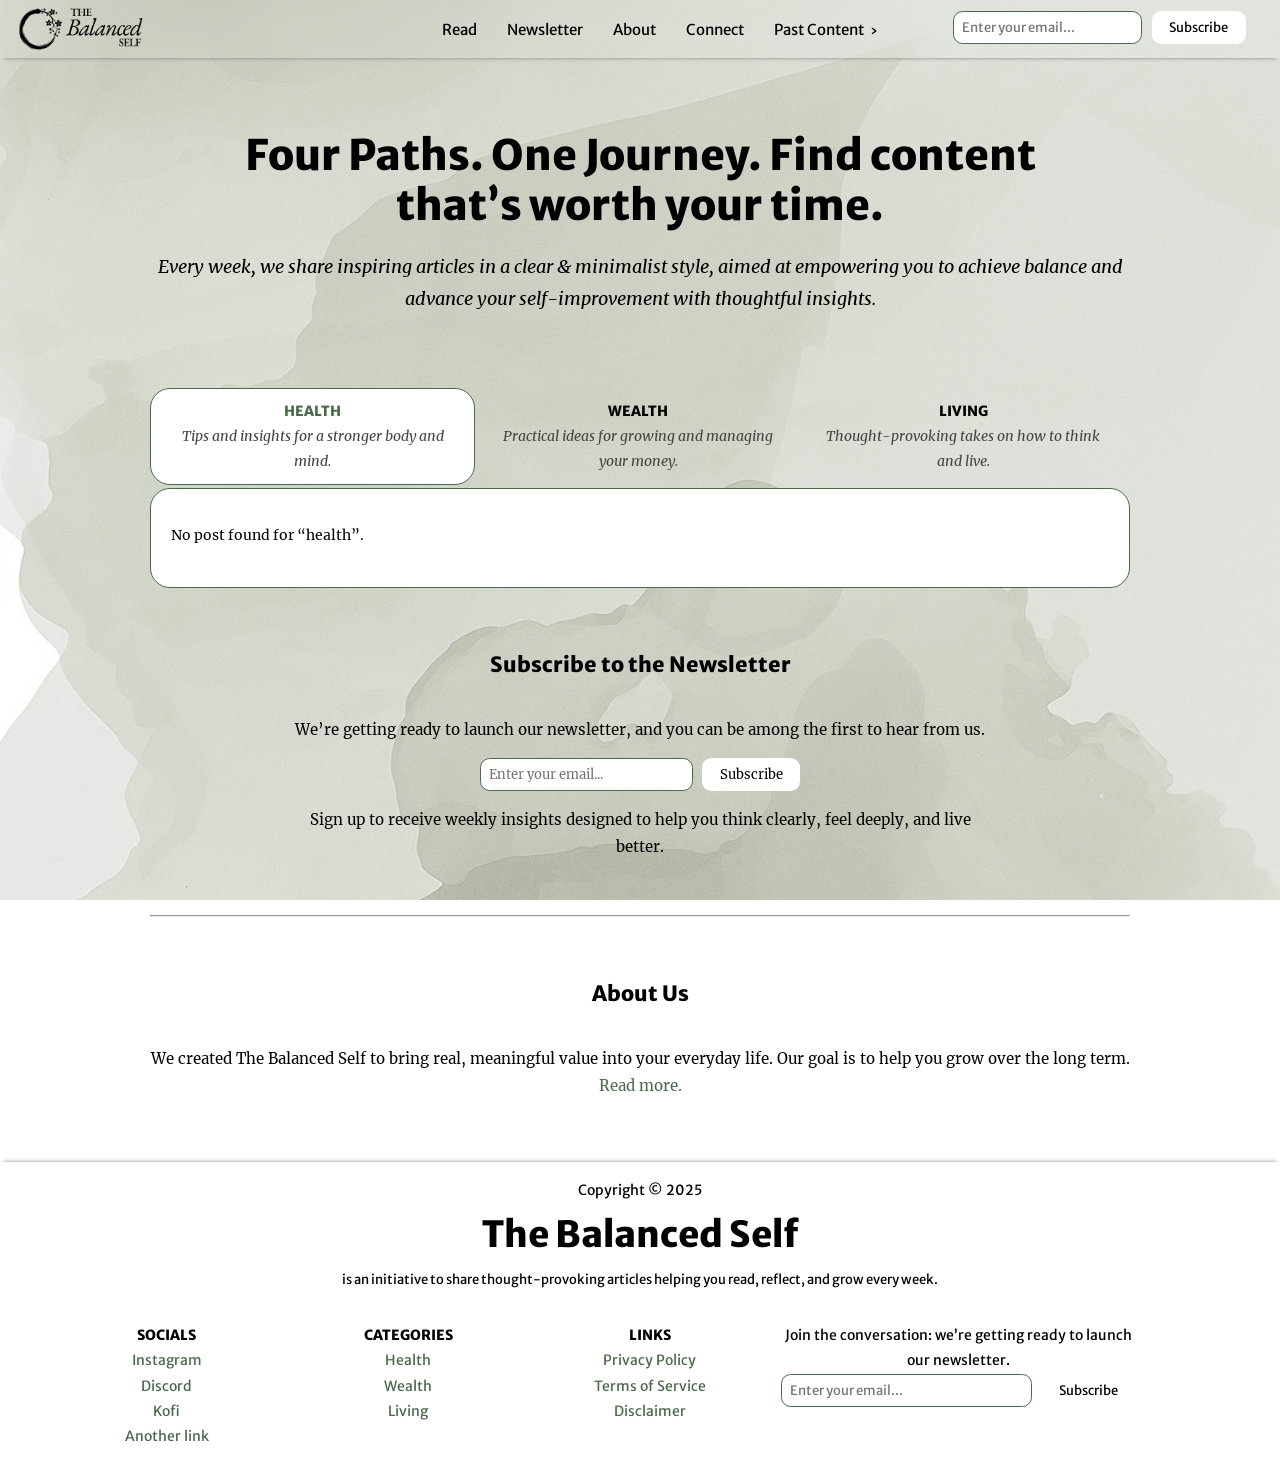
==== commit 86205de9: "Updates" ====
--- a/index.html
+++ b/index.html
@@ -30,8 +30,8 @@
 		<link rel="preload" href="/bg/life.webp" as="image" type="image/webp">
 		<link rel="preload" href="/bg/philosophy.webp" as="image" type="image/webp">
 		<link rel="preload" href="/bg/wealth.webp" as="image" type="image/webp">
-		<script type="module" crossorigin src="/assets/index-xfx_M7NS.js"></script>
-		<link rel="stylesheet" crossorigin href="/assets/index-CtQ3qiNw.css">
+		<script type="module" crossorigin src="/assets/index-B3j-teiY.js"></script>
+		<link rel="stylesheet" crossorigin href="/assets/index-Btx_Wrl4.css">
 	</head>
 	<body>
 		<div id="root"></div>
--- a/assets/index-Btx_Wrl4.css
+++ b/assets/index-Btx_Wrl4.css
@@ -0,0 +1,6 @@
+@font-face{font-display:swap;font-family:Merriweather;font-style:normal;font-weight:400;src:url(/fonts/merriweather-v30-latin-regular.woff2) format("woff2")}@font-face{font-display:swap;font-family:Merriweather;font-style:italic;font-weight:400;src:url(/fonts/merriweather-v30-latin-italic.woff2) format("woff2")}@font-face{font-display:swap;font-family:Merriweather;font-style:normal;font-weight:700;src:url(/fonts/merriweather-v30-latin-700.woff2) format("woff2")}@font-face{font-display:swap;font-family:Merriweather;font-style:italic;font-weight:700;src:url(/fonts/merriweather-v30-latin-700italic.woff2) format("woff2")}@font-face{font-display:swap;font-family:Merriweather Sans;font-style:normal;font-weight:400;src:url(/fonts/merriweather-sans-v26-latin-regular.woff2) format("woff2")}@font-face{font-display:swap;font-family:Merriweather Sans;font-style:italic;font-weight:400;src:url(/fonts/merriweather-sans-v26-latin-italic.woff2) format("woff2")}@font-face{font-display:swap;font-family:Merriweather Sans;font-style:normal;font-weight:600;src:url(/fonts/merriweather-sans-v26-latin-600.woff2) format("woff2")}@font-face{font-display:swap;font-family:Merriweather Sans;font-style:italic;font-weight:600;src:url(/fonts/merriweather-sans-v26-latin-600italic.woff2) format("woff2")}@font-face{font-display:swap;font-family:Merriweather Sans;font-style:normal;font-weight:800;src:url(/fonts/merriweather-sans-v26-latin-800.woff2) format("woff2")}:root{--font-rm: "Merriweather";--font-sf: "Merriweather Sans";--col-bg: #F5F3EE;--col-fg: black;--col-text: black }*,*:before,*:after{box-sizing:border-box}html{scroll-behavior:smooth}p,li{-webkit-hyphens:auto;hyphens:auto;word-break:break-word;overflow-wrap:break-word}.no-hyphen{-webkit-hyphens:none;hyphens:none}a{color:var(--col-hl);text-decoration:none}.hlcol{color:var(--col-hl)}.wrapper{max-width:980px;margin:1rem auto;min-height:60vh}@media (max-width: 996px){.wrapper{padding:0px 1rem}}@media (max-width: 900px){body,html{overflow-x:hidden}}html{position:relative;height:100%}html:before{content:"";position:fixed;top:0;left:0;width:100vw;height:100vh;background-image:var(--bg-pic-path);background-size:cover;background-position:center;background-repeat:no-repeat;z-index:-2}html:after{content:"";position:fixed;top:0;left:0;width:100vw;height:100vh;background-color:#ffffff80;z-index:-1}body{position:relative;z-index:0;font-family:var(--font-rm);font-size:14px;line-height:1.8;margin:0;color:var(--col-text)}.dropdown-button{z-index:1200}@media (max-width: 550px){.nav-subscribe{visibility:hidden}}@media (min-width: 550px){.dropdown-button{visibility:hidden}}nav{display:flex;justify-content:space-between;align-items:center;font-family:var(--font-sf);font-size:15px;padding:0rem 1rem;position:sticky;top:0;z-index:1100;box-shadow:0 4px 4px -4px gray;backdrop-filter:blur(20px);-webkit-backdrop-filter:blur(20px);background-color:#ffffff1a}nav a{color:#000}nav a:hover{color:var(--col-hl)}.nav-right{display:flex}.dropdown:hover .submenu{display:block;opacity:1;visibility:visible;transition:.2s ease-in-out}.submenu{display:none;opacity:0;visibility:hidden;position:absolute;background-color:#fff;padding:8px 16px;border-radius:10px;width:120px}.links{position:absolute;left:50%;transform:translate(-50%)}.links ul{display:flex;gap:30px}.links ul li{display:inline-block}.links a{cursor:pointer}.dropdown ul{display:block}.dropdown ul li{display:block;left:0}.dropdown-toggle{display:inline-flex;align-items:center;gap:6px;cursor:pointer;-webkit-user-select:none;user-select:none;transition:color .2s ease}.pc-arrow{display:inline-block;transition:transform .2s ease;transform:rotate(0)}.pc-arrow:before{content:"›";font-size:.9em;line-height:1}.dropdown-toggle.sactive .pc-arrow{transform:rotate(90deg)}.dropdown-toggle:hover:not(.sactive) .pc-arrow{transform:rotate(90deg)}@media (max-width: 550px){nav{padding:.2rem .8rem;position:fixed;width:100%;left:0;top:0}body{padding-top:70px}.links{position:fixed;top:50px;right:10px;width:150px;background-color:#fff;display:flex;flex-direction:column;border-radius:12px;box-shadow:-4px 4px 4px #0000001a;transform:translate(100%);opacity:0;transition:transform .1s ease,opacity .1s ease;z-index:1200}.links.active{transform:translate(0);opacity:1}.links ul{font-size:14px;flex-direction:column;gap:0;padding:20px;margin:0}.dropdown-button{display:block}.nav-subscribe{display:none}.dropdown .submenu{position:static;visibility:hidden;opacity:0;max-height:0;overflow:hidden;transition:opacity .2s ease,max-height .2s ease;margin:0;padding:0 0 0 10px}.dropdown .submenu.sactive{visibility:visible;opacity:1;max-height:500px}}.newsletter-form{display:flex;align-items:center;gap:.6rem}.newsletter-form,.newsletter-form input,.newsletter-form button{font-family:inherit;font-size:small}.newsletter-form input{flex:1;padding:.45rem .5rem;border:1px solid var(--col-hl);border-radius:.6rem;transition:border-color .2s,box-shadow .2s}.newsletter-form input:focus{border-color:var(--col-hl);box-shadow:0 0 0 1px var(--col-hl);outline:none}.newsletter-form button{padding:.5rem 1.1rem;border:var(--col-hl);border-radius:.6rem;background-color:#fff;color:#000;font-weight:500;cursor:pointer;transition:background-color .2s,transform .1s}.newsletter-form button:hover{background-color:var(--col-hl);color:#fff}.newsletter-form button:active{transform:scale(.97)}.readmore{font-size:small;font-family:var(--font-sf);font-weight:700}.hero{text-align:center;margin:4.5rem auto}.hero__name{font-size:42px;font-weight:700;font-family:var(--font-sf);line-height:1.2;max-width:850px;margin:auto}.hero__desc{margin-top:20px;font-size:18px;font-style:italic}@media (max-width: 550px){.hero{margin:5rem 0}.hero__name{font-size:36px}.hero__desc{font-size:15.5px}}.heroine__cats{display:flex;justify-content:space-between;align-items:center;margin-bottom:3px;text-align:right}.heroine__cat{font-family:var(--font-sf);font-weight:700;color:var(--col-fg);font-size:12px;text-transform:uppercase;padding:10px 0;background:transparent;cursor:pointer;width:100%;text-align:center;border-radius:13px}.heroine__cat.active{color:var(--col-hl);background:#fff;border:1px solid var(--col-hl);position:relative;z-index:2;transition:.1s ease-in-out}.heroine__content{border:1px solid var(--col-hl);padding:20px;margin:0;background-color:#fff;width:100%;position:relative;z-index:1;min-height:100px;border-radius:13px}.heroine__catdesc{font-family:var(--font-rm);font-weight:400;color:#454545;font-style:italic;text-transform:none;display:none}@media (min-width: 768px){.heroine__cats{align-items:stretch;margin-right:5px}.heroine__cat{border:1px solid transparent;border-right:none;font-size:14px;padding:10px 14px;width:100%;border-radius:20px}.heroine__catdesc{display:block}.heroine__cat.active{border:1px solid var(--col-hl);background:#fff;color:var(--col-hl)}.heroine__content{flex:1;border-radius:20px}}section{display:flex;flex-direction:column;align-items:center;margin:2.5rem auto;text-align:center}.subscribe{max-width:700px}h3{line-height:1.4}.subscribe h2{margin-bottom:10px}.subscribe p,.about p{font-size:15px}footer{padding:1rem 3.5rem 2rem;font-family:var(--font-sf);box-shadow:0 -4px 4px -4px gray;margin-top:3rem;backdrop-filter:blur(20px);-webkit-backdrop-filter:blur(20px);background-color:#ffffff1a}.footer__cr,.footer__desc{font-size:small}.footer__name{font-weight:700;font-size:36px}.footer__name a{color:#000}.footer__name a:hover{color:var(--col-hl)}.footer__links{margin:auto;text-align:center;margin-top:2rem;display:grid;grid-template-columns:2fr 2fr 2fr 4fr;gap:20px}@media (max-width: 500px){footer{padding:10px;padding-top:3rem;padding-bottom:3rem}.footer__links{grid-template-columns:repeat(3,1fr);gap:0px}.footer__links>div:nth-child(4){grid-column:1 / -1;margin:auto;margin-top:1rem}}.footer__links-head{font-weight:700;text-transform:uppercase}@media (max-width: 550px){.footer__desc{font-size:smaller}.footer__name{font-size:24px}}h1,h2,h3{font-family:var(--font-sf)}@media (max-width: 550px){h1{font-size:22px;margin:0}}.cat__name{margin-bottom:-10px;font-family:var(--font-sf);font-weight:700;text-transform:uppercase;font-size:small}@media (max-width: 500px){.cat__name{font-size:smaller}}.cat__read{color:gray}.blog__list{margin-top:30px}.blog__list ol li::marker{color:var(--col-hl);font-weight:700;font-family:var(--col-sf)}.blog__list ol li{padding-left:1rem;margin:5px 0}.blog__list__title{font-size:16px;font-weight:700;margin-right:1rem;line-height:1.1}.blog__list__when{font-style:italic}.blog-title{color:var(--col-hl)}.blog-post h1,h2,h3{text-align:center}@media (max-width: 550px){.blog__list__title{font-size:16px;line-height:.8}.blog__list ol li{margin:5px 0}}button.share{all:unset;background:transparent;border:none;padding:0;margin:0;cursor:pointer;display:flex;margin-inline:auto}/**
+ * easymde v2.20.0
+ * Copyright Jeroen Akkerman
+ * @link https://github.com/ionaru/easy-markdown-editor
+ * @license MIT
+ */.CodeMirror{font-family:monospace;height:300px;color:#000;direction:ltr}.CodeMirror-lines{padding:4px 0}.CodeMirror pre.CodeMirror-line,.CodeMirror pre.CodeMirror-line-like{padding:0 4px}.CodeMirror-gutter-filler,.CodeMirror-scrollbar-filler{background-color:#fff}.CodeMirror-gutters{border-right:1px solid #ddd;background-color:#f7f7f7;white-space:nowrap}.CodeMirror-linenumber{padding:0 3px 0 5px;min-width:20px;text-align:right;color:#999;white-space:nowrap}.CodeMirror-guttermarker{color:#000}.CodeMirror-guttermarker-subtle{color:#999}.CodeMirror-cursor{border-left:1px solid #000;border-right:none;width:0}.CodeMirror div.CodeMirror-secondarycursor{border-left:1px solid silver}.cm-fat-cursor .CodeMirror-cursor{width:auto;border:0!important;background:#7e7}.cm-fat-cursor div.CodeMirror-cursors{z-index:1}.cm-fat-cursor .CodeMirror-line::selection,.cm-fat-cursor .CodeMirror-line>span::selection,.cm-fat-cursor .CodeMirror-line>span>span::selection{background:0 0}.cm-fat-cursor .CodeMirror-line::-moz-selection,.cm-fat-cursor .CodeMirror-line>span::-moz-selection,.cm-fat-cursor .CodeMirror-line>span>span::-moz-selection{background:0 0}.cm-fat-cursor{caret-color:transparent}@-moz-keyframes blink{50%{background-color:transparent}}@-webkit-keyframes blink{50%{background-color:transparent}}@keyframes blink{50%{background-color:transparent}}.cm-tab{display:inline-block;text-decoration:inherit}.CodeMirror-rulers{position:absolute;inset:-50px 0 0;overflow:hidden}.CodeMirror-ruler{border-left:1px solid #ccc;top:0;bottom:0;position:absolute}.cm-s-default .cm-header{color:#00f}.cm-s-default .cm-quote{color:#090}.cm-negative{color:#d44}.cm-positive{color:#292}.cm-header,.cm-strong{font-weight:700}.cm-em{font-style:italic}.cm-link{text-decoration:underline}.cm-strikethrough{text-decoration:line-through}.cm-s-default .cm-keyword{color:#708}.cm-s-default .cm-atom{color:#219}.cm-s-default .cm-number{color:#164}.cm-s-default .cm-def{color:#00f}.cm-s-default .cm-variable-2{color:#05a}.cm-s-default .cm-type,.cm-s-default .cm-variable-3{color:#085}.cm-s-default .cm-comment{color:#a50}.cm-s-default .cm-string{color:#a11}.cm-s-default .cm-string-2{color:#f50}.cm-s-default .cm-meta,.cm-s-default .cm-qualifier{color:#555}.cm-s-default .cm-builtin{color:#30a}.cm-s-default .cm-bracket{color:#997}.cm-s-default .cm-tag{color:#170}.cm-s-default .cm-attribute{color:#00c}.cm-s-default .cm-hr{color:#999}.cm-s-default .cm-link{color:#00c}.cm-s-default .cm-error,.cm-invalidchar{color:red}.CodeMirror-composing{border-bottom:2px solid}div.CodeMirror span.CodeMirror-matchingbracket{color:#0b0}div.CodeMirror span.CodeMirror-nonmatchingbracket{color:#a22}.CodeMirror-matchingtag{background:#ff96004d}.CodeMirror-activeline-background{background:#e8f2ff}.CodeMirror{position:relative;overflow:hidden;background:#fff}.CodeMirror-scroll{overflow:scroll!important;margin-bottom:-50px;margin-right:-50px;padding-bottom:50px;height:100%;outline:0;position:relative;z-index:0}.CodeMirror-sizer{position:relative;border-right:50px solid transparent}.CodeMirror-gutter-filler,.CodeMirror-hscrollbar,.CodeMirror-scrollbar-filler,.CodeMirror-vscrollbar{position:absolute;z-index:6;display:none;outline:0}.CodeMirror-vscrollbar{right:0;top:0;overflow-x:hidden;overflow-y:scroll}.CodeMirror-hscrollbar{bottom:0;left:0;overflow-y:hidden;overflow-x:scroll}.CodeMirror-scrollbar-filler{right:0;bottom:0}.CodeMirror-gutter-filler{left:0;bottom:0}.CodeMirror-gutters{position:absolute;left:0;top:0;min-height:100%;z-index:3}.CodeMirror-gutter{white-space:normal;height:100%;display:inline-block;vertical-align:top;margin-bottom:-50px}.CodeMirror-gutter-wrapper{position:absolute;z-index:4;background:0 0!important;border:none!important}.CodeMirror-gutter-background{position:absolute;top:0;bottom:0;z-index:4}.CodeMirror-gutter-elt{position:absolute;cursor:default;z-index:4}.CodeMirror-gutter-wrapper ::selection{background-color:transparent}.CodeMirror-gutter-wrapper ::-moz-selection{background-color:transparent}.CodeMirror-lines{cursor:text;min-height:1px}.CodeMirror pre.CodeMirror-line,.CodeMirror pre.CodeMirror-line-like{-moz-border-radius:0;-webkit-border-radius:0;border-radius:0;border-width:0;background:0 0;font-family:inherit;font-size:inherit;margin:0;white-space:pre;word-wrap:normal;line-height:inherit;color:inherit;z-index:2;position:relative;overflow:visible;-webkit-tap-highlight-color:transparent;-webkit-font-variant-ligatures:contextual;font-variant-ligatures:contextual}.CodeMirror-wrap pre.CodeMirror-line,.CodeMirror-wrap pre.CodeMirror-line-like{word-wrap:break-word;white-space:pre-wrap;word-break:normal}.CodeMirror-linebackground{position:absolute;inset:0;z-index:0}.CodeMirror-linewidget{position:relative;z-index:2;padding:.1px}.CodeMirror-code{outline:0}.CodeMirror-gutter,.CodeMirror-gutters,.CodeMirror-linenumber,.CodeMirror-scroll,.CodeMirror-sizer{-moz-box-sizing:content-box;box-sizing:content-box}.CodeMirror-measure{position:absolute;width:100%;height:0;overflow:hidden;visibility:hidden}.CodeMirror-cursor{position:absolute;pointer-events:none}.CodeMirror-measure pre{position:static}div.CodeMirror-cursors{visibility:hidden;position:relative;z-index:3}div.CodeMirror-dragcursors,.CodeMirror-focused div.CodeMirror-cursors{visibility:visible}.CodeMirror-selected{background:#d9d9d9}.CodeMirror-focused .CodeMirror-selected{background:#d7d4f0}.CodeMirror-crosshair{cursor:crosshair}.CodeMirror-line::selection,.CodeMirror-line>span::selection,.CodeMirror-line>span>span::selection{background:#d7d4f0}.CodeMirror-line::-moz-selection,.CodeMirror-line>span::-moz-selection,.CodeMirror-line>span>span::-moz-selection{background:#d7d4f0}.cm-searching{background-color:#ffa;background-color:#ff06}.cm-force-border{padding-right:.1px}@media print{.CodeMirror div.CodeMirror-cursors{visibility:hidden}}.cm-tab-wrap-hack:after{content:""}span.CodeMirror-selectedtext{background:0 0}.EasyMDEContainer{display:block}.CodeMirror-rtl pre{direction:rtl}.EasyMDEContainer.sided--no-fullscreen{display:flex;flex-direction:row;flex-wrap:wrap}.EasyMDEContainer .CodeMirror{box-sizing:border-box;height:auto;border:1px solid #ced4da;border-bottom-left-radius:4px;border-bottom-right-radius:4px;padding:10px;font:inherit;z-index:0;word-wrap:break-word}.EasyMDEContainer .CodeMirror-scroll{cursor:text}.EasyMDEContainer .CodeMirror-fullscreen{background:#fff;position:fixed!important;inset:50px 0 0;height:auto;z-index:8;border-right:none!important;border-bottom-right-radius:0!important}.EasyMDEContainer .CodeMirror-sided{width:50%!important}.EasyMDEContainer.sided--no-fullscreen .CodeMirror-sided{border-right:none!important;border-bottom-right-radius:0;position:relative;flex:1 1 auto}.EasyMDEContainer .CodeMirror-placeholder{opacity:.5}.EasyMDEContainer .CodeMirror-focused .CodeMirror-selected{background:#d9d9d9}.editor-toolbar{position:relative;-webkit-user-select:none;-moz-user-select:none;-ms-user-select:none;-o-user-select:none;user-select:none;padding:9px 10px;border-top:1px solid #ced4da;border-left:1px solid #ced4da;border-right:1px solid #ced4da;border-top-left-radius:4px;border-top-right-radius:4px}.editor-toolbar.fullscreen{width:100%;height:50px;padding-top:10px;padding-bottom:10px;box-sizing:border-box;background:#fff;border:0;position:fixed;top:0;left:0;opacity:1;z-index:9}.editor-toolbar.fullscreen:before{width:20px;height:50px;background:-moz-linear-gradient(left,#fff 0,rgba(255,255,255,0) 100%);background:-webkit-gradient(linear,left top,right top,color-stop(0,#fff),color-stop(100%,rgba(255,255,255,0)));background:-webkit-linear-gradient(left,#fff 0,rgba(255,255,255,0) 100%);background:-o-linear-gradient(left,#fff 0,rgba(255,255,255,0) 100%);background:-ms-linear-gradient(left,#fff 0,rgba(255,255,255,0) 100%);background:linear-gradient(to right,#fff 0,#fff0);position:fixed;top:0;left:0;margin:0;padding:0}.editor-toolbar.fullscreen:after{width:20px;height:50px;background:-moz-linear-gradient(left,rgba(255,255,255,0) 0,#fff 100%);background:-webkit-gradient(linear,left top,right top,color-stop(0,rgba(255,255,255,0)),color-stop(100%,#fff));background:-webkit-linear-gradient(left,rgba(255,255,255,0) 0,#fff 100%);background:-o-linear-gradient(left,rgba(255,255,255,0) 0,#fff 100%);background:-ms-linear-gradient(left,rgba(255,255,255,0) 0,#fff 100%);background:linear-gradient(to right,#fff0 0,#fff);position:fixed;top:0;right:0;margin:0;padding:0}.EasyMDEContainer.sided--no-fullscreen .editor-toolbar{width:100%}.editor-toolbar .easymde-dropdown,.editor-toolbar button{background:0 0;display:inline-block;text-align:center;text-decoration:none!important;height:30px;margin:0;padding:0;border:1px solid transparent;border-radius:3px;cursor:pointer}.editor-toolbar button{font-weight:700;min-width:30px;padding:0 6px;white-space:nowrap}.editor-toolbar button.active,.editor-toolbar button:hover{background:#fcfcfc;border-color:#95a5a6}.editor-toolbar i.separator{display:inline-block;width:0;border-left:1px solid #d9d9d9;border-right:1px solid #fff;color:transparent;text-indent:-10px;margin:0 6px}.editor-toolbar button:after{font-family:Arial,Helvetica Neue,Helvetica,sans-serif;font-size:65%;vertical-align:text-bottom;position:relative;top:2px}.editor-toolbar button.heading-1:after{content:"1"}.editor-toolbar button.heading-2:after{content:"2"}.editor-toolbar button.heading-3:after{content:"3"}.editor-toolbar button.heading-bigger:after{content:"▲"}.editor-toolbar button.heading-smaller:after{content:"▼"}.editor-toolbar.disabled-for-preview button:not(.no-disable){opacity:.6;pointer-events:none}@media only screen and (max-width:700px){.editor-toolbar i.no-mobile{display:none}}.editor-statusbar{padding:8px 10px;font-size:12px;color:#959694;text-align:right}.EasyMDEContainer.sided--no-fullscreen .editor-statusbar{width:100%}.editor-statusbar span{display:inline-block;min-width:4em;margin-left:1em}.editor-statusbar .lines:before{content:"lines: "}.editor-statusbar .words:before{content:"words: "}.editor-statusbar .characters:before{content:"characters: "}.editor-preview-full{position:absolute;width:100%;height:100%;top:0;left:0;z-index:7;overflow:auto;display:none;box-sizing:border-box}.editor-preview-side{position:fixed;bottom:0;width:50%;top:50px;right:0;z-index:9;overflow:auto;display:none;box-sizing:border-box;border:1px solid #ddd;word-wrap:break-word}.editor-preview-active-side{display:block}.EasyMDEContainer.sided--no-fullscreen .editor-preview-active-side{flex:1 1 auto;height:auto;position:static}.editor-preview-active{display:block}.editor-preview{padding:10px;background:#fafafa}.editor-preview>p{margin-top:0}.editor-preview pre{background:#eee;margin-bottom:10px}.editor-preview table td,.editor-preview table th{border:1px solid #ddd;padding:5px}.cm-s-easymde .cm-tag{color:#63a35c}.cm-s-easymde .cm-attribute{color:#795da3}.cm-s-easymde .cm-string{color:#183691}.cm-s-easymde .cm-header-1{font-size:calc(1.375rem + 1.5vw)}.cm-s-easymde .cm-header-2{font-size:calc(1.325rem + .9vw)}.cm-s-easymde .cm-header-3{font-size:calc(1.3rem + .6vw)}.cm-s-easymde .cm-header-4{font-size:calc(1.275rem + .3vw)}.cm-s-easymde .cm-header-5{font-size:1.25rem}.cm-s-easymde .cm-header-6{font-size:1rem}.cm-s-easymde .cm-header-1,.cm-s-easymde .cm-header-2,.cm-s-easymde .cm-header-3,.cm-s-easymde .cm-header-4,.cm-s-easymde .cm-header-5,.cm-s-easymde .cm-header-6{margin-bottom:.5rem;line-height:1.2}.cm-s-easymde .cm-comment{background:#0000000d;border-radius:2px}.cm-s-easymde .cm-link{color:#7f8c8d}.cm-s-easymde .cm-url{color:#aab2b3}.cm-s-easymde .cm-quote{color:#7f8c8d;font-style:italic}.editor-toolbar .easymde-dropdown{position:relative;background:linear-gradient(to bottom right,#fff 0 84%,#333 50% 100%);border-radius:0;border:1px solid #fff}.editor-toolbar .easymde-dropdown:hover{background:linear-gradient(to bottom right,#fff 0 84%,#333 50% 100%)}.easymde-dropdown-content{display:block;visibility:hidden;position:absolute;background-color:#f9f9f9;box-shadow:0 8px 16px #0003;padding:8px;z-index:2;top:30px}.easymde-dropdown:active .easymde-dropdown-content,.easymde-dropdown:focus .easymde-dropdown-content,.easymde-dropdown:focus-within .easymde-dropdown-content{visibility:visible}.easymde-dropdown-content button{display:block}span[data-img-src]:after{content:"";background-image:var(--bg-image);display:block;max-height:100%;max-width:100%;background-size:contain;height:0;padding-top:var(--height);width:var(--width);background-repeat:no-repeat}.CodeMirror .cm-spell-error:not(.cm-url):not(.cm-comment):not(.cm-tag):not(.cm-word){background:#ff000026}
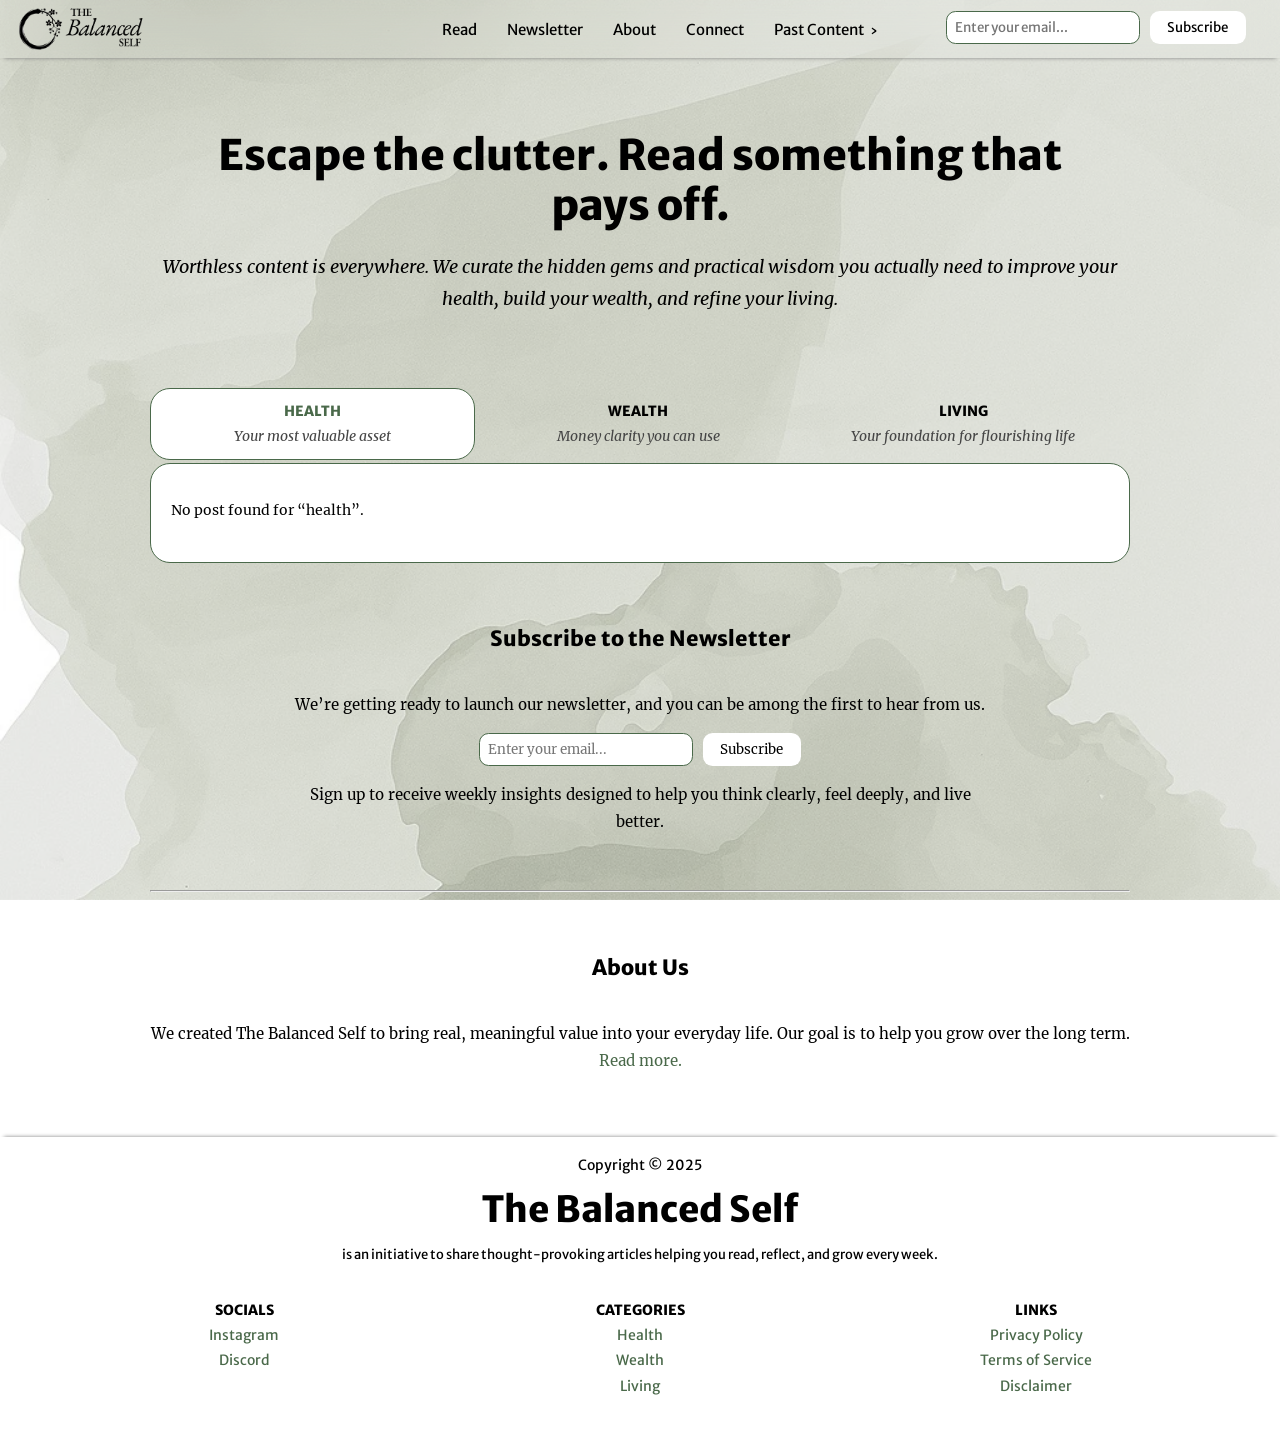
==== commit a63d8370: "Updates" ====
--- a/index.html
+++ b/index.html
@@ -30,8 +30,8 @@
 		<link rel="preload" href="/bg/life.webp" as="image" type="image/webp">
 		<link rel="preload" href="/bg/philosophy.webp" as="image" type="image/webp">
 		<link rel="preload" href="/bg/wealth.webp" as="image" type="image/webp">
-		<script type="module" crossorigin src="/assets/index-B3j-teiY.js"></script>
-		<link rel="stylesheet" crossorigin href="/assets/index-Btx_Wrl4.css">
+		<script type="module" crossorigin src="/assets/index-CKXJMpZS.js"></script>
+		<link rel="stylesheet" crossorigin href="/assets/index-B4I7brRc.css">
 	</head>
 	<body>
 		<div id="root"></div>
--- a/assets/index-B4I7brRc.css
+++ b/assets/index-B4I7brRc.css
@@ -0,0 +1,6 @@
+@font-face{font-display:swap;font-family:Merriweather;font-style:normal;font-weight:400;src:url(/fonts/merriweather-v30-latin-regular.woff2) format("woff2")}@font-face{font-display:swap;font-family:Merriweather;font-style:italic;font-weight:400;src:url(/fonts/merriweather-v30-latin-italic.woff2) format("woff2")}@font-face{font-display:swap;font-family:Merriweather;font-style:normal;font-weight:700;src:url(/fonts/merriweather-v30-latin-700.woff2) format("woff2")}@font-face{font-display:swap;font-family:Merriweather;font-style:italic;font-weight:700;src:url(/fonts/merriweather-v30-latin-700italic.woff2) format("woff2")}@font-face{font-display:swap;font-family:Merriweather Sans;font-style:normal;font-weight:400;src:url(/fonts/merriweather-sans-v26-latin-regular.woff2) format("woff2")}@font-face{font-display:swap;font-family:Merriweather Sans;font-style:italic;font-weight:400;src:url(/fonts/merriweather-sans-v26-latin-italic.woff2) format("woff2")}@font-face{font-display:swap;font-family:Merriweather Sans;font-style:normal;font-weight:600;src:url(/fonts/merriweather-sans-v26-latin-600.woff2) format("woff2")}@font-face{font-display:swap;font-family:Merriweather Sans;font-style:italic;font-weight:600;src:url(/fonts/merriweather-sans-v26-latin-600italic.woff2) format("woff2")}@font-face{font-display:swap;font-family:Merriweather Sans;font-style:normal;font-weight:800;src:url(/fonts/merriweather-sans-v26-latin-800.woff2) format("woff2")}:root{--font-rm: "Merriweather";--font-sf: "Merriweather Sans";--col-bg: #F5F3EE;--col-fg: black;--col-text: black }*,*:before,*:after{box-sizing:border-box}html{scroll-behavior:smooth}p,li{-webkit-hyphens:auto;hyphens:auto;word-break:break-word;overflow-wrap:break-word}.no-hyphen{-webkit-hyphens:none;hyphens:none}a{color:var(--col-hl);text-decoration:none}.hlcol{color:var(--col-hl)}.wrapper{max-width:980px;margin:1rem auto;min-height:60vh}@media (max-width: 996px){.wrapper{padding:0px 1rem}}@media (max-width: 900px){body,html{overflow-x:hidden}}html{position:relative;height:100%}html:before{content:"";position:fixed;top:0;left:0;width:100vw;height:100vh;background-image:var(--bg-pic-path);background-size:cover;background-position:center;background-repeat:no-repeat;z-index:-2}html:after{content:"";position:fixed;top:0;left:0;width:100vw;height:100vh;background-color:#ffffff80;z-index:-1}body{position:relative;z-index:0;font-family:var(--font-rm);font-size:14px;line-height:1.8;margin:0;color:var(--col-text)}.dropdown-button{z-index:1200}@media (max-width: 550px){.nav-subscribe{visibility:hidden}}@media (min-width: 550px){.dropdown-button{visibility:hidden}}nav{display:flex;justify-content:space-between;align-items:center;font-family:var(--font-sf);font-size:15px;padding:0rem 1rem;position:sticky;top:0;z-index:1100;box-shadow:0 4px 4px -4px gray;backdrop-filter:blur(20px);-webkit-backdrop-filter:blur(20px);background-color:#ffffff1a}nav a{color:#000}nav a:hover{color:var(--col-hl)}.nav-right{display:flex}.dropdown:hover .submenu{display:block;opacity:1;visibility:visible;transition:.2s ease-in-out}.submenu{display:none;opacity:0;visibility:hidden;position:absolute;background-color:#fff;padding:8px 16px;border-radius:10px;width:120px}.links{position:absolute;left:50%;transform:translate(-50%)}.links ul{display:flex;gap:30px}.links ul li{display:inline-block}.links a{cursor:pointer}.dropdown ul{display:block}.dropdown ul li{display:block;left:0}.dropdown-toggle{display:inline-flex;align-items:center;gap:6px;cursor:pointer;-webkit-user-select:none;user-select:none;transition:color .2s ease}.pc-arrow{display:inline-block;transition:transform .2s ease;transform:rotate(0)}.pc-arrow:before{content:"›";font-size:.9em;line-height:1}.dropdown-toggle.sactive .pc-arrow{transform:rotate(90deg)}.dropdown-toggle:hover:not(.sactive) .pc-arrow{transform:rotate(90deg)}@media (max-width: 550px){nav{padding:.2rem .8rem;position:fixed;width:100%;left:0;top:0}body{padding-top:70px}.links{position:fixed;top:50px;right:10px;width:150px;background-color:#fff;display:flex;flex-direction:column;border-radius:12px;box-shadow:-4px 4px 4px #0000001a;transform:translate(100%);opacity:0;transition:transform .1s ease,opacity .1s ease;z-index:1200}.links.active{transform:translate(0);opacity:1}.links ul{font-size:14px;flex-direction:column;gap:0;padding:20px;margin:0}.dropdown-button{display:block}.nav-subscribe{display:none}.dropdown .submenu{position:static;visibility:hidden;opacity:0;max-height:0;overflow:hidden;transition:opacity .2s ease,max-height .2s ease;margin:0;padding:0 0 0 10px}.dropdown .submenu.sactive{visibility:visible;opacity:1;max-height:500px}}.newsletter-form{display:flex;align-items:center;gap:.6rem}.newsletter-form,.newsletter-form input,.newsletter-form button{font-family:inherit}.newsletter-form input{flex:1;padding:.45rem .5rem;border:1px solid var(--col-hl);border-radius:.6rem;transition:border-color .2s,box-shadow .2s}.newsletter-form input:focus{border-color:var(--col-hl);box-shadow:0 0 0 1px var(--col-hl);outline:none}.newsletter-form button{padding:.5rem 1.1rem;border:var(--col-hl);border-radius:.6rem;background-color:#fff;color:#000;font-weight:500;cursor:pointer;transition:background-color .2s,transform .1s}.newsletter-form button:hover{background-color:var(--col-hl);color:#fff}.newsletter-form button:active{transform:scale(.97)}.readmore{font-size:small;font-family:var(--font-sf);font-weight:700}.hero{text-align:center;margin:4.5rem auto}.hero__name{font-size:42px;font-weight:700;font-family:var(--font-sf);line-height:1.2;max-width:850px;margin:auto}.hero__desc{margin-top:20px;font-size:18px;font-style:italic}@media (max-width: 550px){.hero{margin:5rem 0}.hero__name{font-size:36px}.hero__desc{font-size:15.5px}}.heroine__cats{display:flex;justify-content:space-between;align-items:center;margin-bottom:3px;text-align:right}.heroine__cat{font-family:var(--font-sf);font-weight:700;color:var(--col-fg);font-size:12px;text-transform:uppercase;padding:10px 0;background:transparent;cursor:pointer;width:100%;text-align:center;border-radius:13px}.heroine__cat.active{color:var(--col-hl);background:#fff;border:1px solid var(--col-hl);position:relative;z-index:2;transition:.1s ease-in-out}.heroine__content{border:1px solid var(--col-hl);padding:20px;margin:0;background-color:#fff;width:100%;position:relative;z-index:1;min-height:100px;border-radius:13px}.heroine__catdesc{font-family:var(--font-rm);font-weight:400;color:#454545;font-style:italic;text-transform:none;display:none}@media (min-width: 768px){.heroine__cats{align-items:stretch;margin-right:5px}.heroine__cat{border:1px solid transparent;border-right:none;font-size:14px;padding:10px 14px;width:100%;border-radius:20px}.heroine__catdesc{display:block}.heroine__cat.active{border:1px solid var(--col-hl);background:#fff;color:var(--col-hl)}.heroine__content{flex:1;border-radius:20px}}section{display:flex;flex-direction:column;align-items:center;margin:2.5rem auto;text-align:center}.subscribe{max-width:700px}h3{line-height:1.4}.subscribe h2{margin-bottom:10px}.subscribe p,.about p{font-size:15px}footer{padding:1rem 3.5rem 2rem;font-family:var(--font-sf);box-shadow:0 -4px 4px -4px gray;margin-top:3rem;backdrop-filter:blur(20px);-webkit-backdrop-filter:blur(20px);background-color:#ffffff1a}.footer__cr,.footer__desc{font-size:small}.footer__name{font-weight:700;font-size:36px}.footer__name a{color:#000}.footer__name a:hover{color:var(--col-hl)}.footer__links{margin:auto;text-align:center;margin-top:2rem;display:grid;grid-template-columns:2fr 2fr 2fr;gap:20px}@media (max-width: 500px){footer{padding:10px;padding-top:3rem;padding-bottom:3rem}.footer__links{grid-template-columns:repeat(3,1fr);gap:0px}.footer__links>div:nth-child(4){grid-column:1 / -1;margin:auto;margin-top:1rem}}.footer__links-head{font-weight:700;text-transform:uppercase}@media (max-width: 550px){.footer__desc{font-size:smaller}.footer__name{font-size:24px}}h1,h2,h3{font-family:var(--font-sf)}@media (max-width: 550px){h1{font-size:22px;margin:0}}.cat__name{margin-bottom:-10px;font-family:var(--font-sf);font-weight:700;text-transform:uppercase;font-size:small}@media (max-width: 500px){.cat__name{font-size:smaller}}.cat__read{color:gray}.blog__list{margin-top:30px}.blog__list ol li::marker{color:var(--col-hl);font-weight:700;font-family:var(--col-sf)}.blog__list ol li{padding-left:1rem;margin:5px 0}.blog__list__title{font-size:16px;font-weight:700;margin-right:1rem;line-height:1.1}.blog__list__when{font-style:italic}.blog-title{color:var(--col-hl)}.blog-post h1,h2,h3{text-align:center}@media (max-width: 550px){.blog__list__title{font-size:16px;line-height:.8}.blog__list ol li{margin:5px 0}}button.share{all:unset;background:transparent;border:none;padding:0;margin:0;cursor:pointer;display:flex;margin-inline:auto}/**
+ * easymde v2.20.0
+ * Copyright Jeroen Akkerman
+ * @link https://github.com/ionaru/easy-markdown-editor
+ * @license MIT
+ */.CodeMirror{font-family:monospace;height:300px;color:#000;direction:ltr}.CodeMirror-lines{padding:4px 0}.CodeMirror pre.CodeMirror-line,.CodeMirror pre.CodeMirror-line-like{padding:0 4px}.CodeMirror-gutter-filler,.CodeMirror-scrollbar-filler{background-color:#fff}.CodeMirror-gutters{border-right:1px solid #ddd;background-color:#f7f7f7;white-space:nowrap}.CodeMirror-linenumber{padding:0 3px 0 5px;min-width:20px;text-align:right;color:#999;white-space:nowrap}.CodeMirror-guttermarker{color:#000}.CodeMirror-guttermarker-subtle{color:#999}.CodeMirror-cursor{border-left:1px solid #000;border-right:none;width:0}.CodeMirror div.CodeMirror-secondarycursor{border-left:1px solid silver}.cm-fat-cursor .CodeMirror-cursor{width:auto;border:0!important;background:#7e7}.cm-fat-cursor div.CodeMirror-cursors{z-index:1}.cm-fat-cursor .CodeMirror-line::selection,.cm-fat-cursor .CodeMirror-line>span::selection,.cm-fat-cursor .CodeMirror-line>span>span::selection{background:0 0}.cm-fat-cursor .CodeMirror-line::-moz-selection,.cm-fat-cursor .CodeMirror-line>span::-moz-selection,.cm-fat-cursor .CodeMirror-line>span>span::-moz-selection{background:0 0}.cm-fat-cursor{caret-color:transparent}@-moz-keyframes blink{50%{background-color:transparent}}@-webkit-keyframes blink{50%{background-color:transparent}}@keyframes blink{50%{background-color:transparent}}.cm-tab{display:inline-block;text-decoration:inherit}.CodeMirror-rulers{position:absolute;inset:-50px 0 0;overflow:hidden}.CodeMirror-ruler{border-left:1px solid #ccc;top:0;bottom:0;position:absolute}.cm-s-default .cm-header{color:#00f}.cm-s-default .cm-quote{color:#090}.cm-negative{color:#d44}.cm-positive{color:#292}.cm-header,.cm-strong{font-weight:700}.cm-em{font-style:italic}.cm-link{text-decoration:underline}.cm-strikethrough{text-decoration:line-through}.cm-s-default .cm-keyword{color:#708}.cm-s-default .cm-atom{color:#219}.cm-s-default .cm-number{color:#164}.cm-s-default .cm-def{color:#00f}.cm-s-default .cm-variable-2{color:#05a}.cm-s-default .cm-type,.cm-s-default .cm-variable-3{color:#085}.cm-s-default .cm-comment{color:#a50}.cm-s-default .cm-string{color:#a11}.cm-s-default .cm-string-2{color:#f50}.cm-s-default .cm-meta,.cm-s-default .cm-qualifier{color:#555}.cm-s-default .cm-builtin{color:#30a}.cm-s-default .cm-bracket{color:#997}.cm-s-default .cm-tag{color:#170}.cm-s-default .cm-attribute{color:#00c}.cm-s-default .cm-hr{color:#999}.cm-s-default .cm-link{color:#00c}.cm-s-default .cm-error,.cm-invalidchar{color:red}.CodeMirror-composing{border-bottom:2px solid}div.CodeMirror span.CodeMirror-matchingbracket{color:#0b0}div.CodeMirror span.CodeMirror-nonmatchingbracket{color:#a22}.CodeMirror-matchingtag{background:#ff96004d}.CodeMirror-activeline-background{background:#e8f2ff}.CodeMirror{position:relative;overflow:hidden;background:#fff}.CodeMirror-scroll{overflow:scroll!important;margin-bottom:-50px;margin-right:-50px;padding-bottom:50px;height:100%;outline:0;position:relative;z-index:0}.CodeMirror-sizer{position:relative;border-right:50px solid transparent}.CodeMirror-gutter-filler,.CodeMirror-hscrollbar,.CodeMirror-scrollbar-filler,.CodeMirror-vscrollbar{position:absolute;z-index:6;display:none;outline:0}.CodeMirror-vscrollbar{right:0;top:0;overflow-x:hidden;overflow-y:scroll}.CodeMirror-hscrollbar{bottom:0;left:0;overflow-y:hidden;overflow-x:scroll}.CodeMirror-scrollbar-filler{right:0;bottom:0}.CodeMirror-gutter-filler{left:0;bottom:0}.CodeMirror-gutters{position:absolute;left:0;top:0;min-height:100%;z-index:3}.CodeMirror-gutter{white-space:normal;height:100%;display:inline-block;vertical-align:top;margin-bottom:-50px}.CodeMirror-gutter-wrapper{position:absolute;z-index:4;background:0 0!important;border:none!important}.CodeMirror-gutter-background{position:absolute;top:0;bottom:0;z-index:4}.CodeMirror-gutter-elt{position:absolute;cursor:default;z-index:4}.CodeMirror-gutter-wrapper ::selection{background-color:transparent}.CodeMirror-gutter-wrapper ::-moz-selection{background-color:transparent}.CodeMirror-lines{cursor:text;min-height:1px}.CodeMirror pre.CodeMirror-line,.CodeMirror pre.CodeMirror-line-like{-moz-border-radius:0;-webkit-border-radius:0;border-radius:0;border-width:0;background:0 0;font-family:inherit;font-size:inherit;margin:0;white-space:pre;word-wrap:normal;line-height:inherit;color:inherit;z-index:2;position:relative;overflow:visible;-webkit-tap-highlight-color:transparent;-webkit-font-variant-ligatures:contextual;font-variant-ligatures:contextual}.CodeMirror-wrap pre.CodeMirror-line,.CodeMirror-wrap pre.CodeMirror-line-like{word-wrap:break-word;white-space:pre-wrap;word-break:normal}.CodeMirror-linebackground{position:absolute;inset:0;z-index:0}.CodeMirror-linewidget{position:relative;z-index:2;padding:.1px}.CodeMirror-code{outline:0}.CodeMirror-gutter,.CodeMirror-gutters,.CodeMirror-linenumber,.CodeMirror-scroll,.CodeMirror-sizer{-moz-box-sizing:content-box;box-sizing:content-box}.CodeMirror-measure{position:absolute;width:100%;height:0;overflow:hidden;visibility:hidden}.CodeMirror-cursor{position:absolute;pointer-events:none}.CodeMirror-measure pre{position:static}div.CodeMirror-cursors{visibility:hidden;position:relative;z-index:3}div.CodeMirror-dragcursors,.CodeMirror-focused div.CodeMirror-cursors{visibility:visible}.CodeMirror-selected{background:#d9d9d9}.CodeMirror-focused .CodeMirror-selected{background:#d7d4f0}.CodeMirror-crosshair{cursor:crosshair}.CodeMirror-line::selection,.CodeMirror-line>span::selection,.CodeMirror-line>span>span::selection{background:#d7d4f0}.CodeMirror-line::-moz-selection,.CodeMirror-line>span::-moz-selection,.CodeMirror-line>span>span::-moz-selection{background:#d7d4f0}.cm-searching{background-color:#ffa;background-color:#ff06}.cm-force-border{padding-right:.1px}@media print{.CodeMirror div.CodeMirror-cursors{visibility:hidden}}.cm-tab-wrap-hack:after{content:""}span.CodeMirror-selectedtext{background:0 0}.EasyMDEContainer{display:block}.CodeMirror-rtl pre{direction:rtl}.EasyMDEContainer.sided--no-fullscreen{display:flex;flex-direction:row;flex-wrap:wrap}.EasyMDEContainer .CodeMirror{box-sizing:border-box;height:auto;border:1px solid #ced4da;border-bottom-left-radius:4px;border-bottom-right-radius:4px;padding:10px;font:inherit;z-index:0;word-wrap:break-word}.EasyMDEContainer .CodeMirror-scroll{cursor:text}.EasyMDEContainer .CodeMirror-fullscreen{background:#fff;position:fixed!important;inset:50px 0 0;height:auto;z-index:8;border-right:none!important;border-bottom-right-radius:0!important}.EasyMDEContainer .CodeMirror-sided{width:50%!important}.EasyMDEContainer.sided--no-fullscreen .CodeMirror-sided{border-right:none!important;border-bottom-right-radius:0;position:relative;flex:1 1 auto}.EasyMDEContainer .CodeMirror-placeholder{opacity:.5}.EasyMDEContainer .CodeMirror-focused .CodeMirror-selected{background:#d9d9d9}.editor-toolbar{position:relative;-webkit-user-select:none;-moz-user-select:none;-ms-user-select:none;-o-user-select:none;user-select:none;padding:9px 10px;border-top:1px solid #ced4da;border-left:1px solid #ced4da;border-right:1px solid #ced4da;border-top-left-radius:4px;border-top-right-radius:4px}.editor-toolbar.fullscreen{width:100%;height:50px;padding-top:10px;padding-bottom:10px;box-sizing:border-box;background:#fff;border:0;position:fixed;top:0;left:0;opacity:1;z-index:9}.editor-toolbar.fullscreen:before{width:20px;height:50px;background:-moz-linear-gradient(left,#fff 0,rgba(255,255,255,0) 100%);background:-webkit-gradient(linear,left top,right top,color-stop(0,#fff),color-stop(100%,rgba(255,255,255,0)));background:-webkit-linear-gradient(left,#fff 0,rgba(255,255,255,0) 100%);background:-o-linear-gradient(left,#fff 0,rgba(255,255,255,0) 100%);background:-ms-linear-gradient(left,#fff 0,rgba(255,255,255,0) 100%);background:linear-gradient(to right,#fff 0,#fff0);position:fixed;top:0;left:0;margin:0;padding:0}.editor-toolbar.fullscreen:after{width:20px;height:50px;background:-moz-linear-gradient(left,rgba(255,255,255,0) 0,#fff 100%);background:-webkit-gradient(linear,left top,right top,color-stop(0,rgba(255,255,255,0)),color-stop(100%,#fff));background:-webkit-linear-gradient(left,rgba(255,255,255,0) 0,#fff 100%);background:-o-linear-gradient(left,rgba(255,255,255,0) 0,#fff 100%);background:-ms-linear-gradient(left,rgba(255,255,255,0) 0,#fff 100%);background:linear-gradient(to right,#fff0 0,#fff);position:fixed;top:0;right:0;margin:0;padding:0}.EasyMDEContainer.sided--no-fullscreen .editor-toolbar{width:100%}.editor-toolbar .easymde-dropdown,.editor-toolbar button{background:0 0;display:inline-block;text-align:center;text-decoration:none!important;height:30px;margin:0;padding:0;border:1px solid transparent;border-radius:3px;cursor:pointer}.editor-toolbar button{font-weight:700;min-width:30px;padding:0 6px;white-space:nowrap}.editor-toolbar button.active,.editor-toolbar button:hover{background:#fcfcfc;border-color:#95a5a6}.editor-toolbar i.separator{display:inline-block;width:0;border-left:1px solid #d9d9d9;border-right:1px solid #fff;color:transparent;text-indent:-10px;margin:0 6px}.editor-toolbar button:after{font-family:Arial,Helvetica Neue,Helvetica,sans-serif;font-size:65%;vertical-align:text-bottom;position:relative;top:2px}.editor-toolbar button.heading-1:after{content:"1"}.editor-toolbar button.heading-2:after{content:"2"}.editor-toolbar button.heading-3:after{content:"3"}.editor-toolbar button.heading-bigger:after{content:"▲"}.editor-toolbar button.heading-smaller:after{content:"▼"}.editor-toolbar.disabled-for-preview button:not(.no-disable){opacity:.6;pointer-events:none}@media only screen and (max-width:700px){.editor-toolbar i.no-mobile{display:none}}.editor-statusbar{padding:8px 10px;font-size:12px;color:#959694;text-align:right}.EasyMDEContainer.sided--no-fullscreen .editor-statusbar{width:100%}.editor-statusbar span{display:inline-block;min-width:4em;margin-left:1em}.editor-statusbar .lines:before{content:"lines: "}.editor-statusbar .words:before{content:"words: "}.editor-statusbar .characters:before{content:"characters: "}.editor-preview-full{position:absolute;width:100%;height:100%;top:0;left:0;z-index:7;overflow:auto;display:none;box-sizing:border-box}.editor-preview-side{position:fixed;bottom:0;width:50%;top:50px;right:0;z-index:9;overflow:auto;display:none;box-sizing:border-box;border:1px solid #ddd;word-wrap:break-word}.editor-preview-active-side{display:block}.EasyMDEContainer.sided--no-fullscreen .editor-preview-active-side{flex:1 1 auto;height:auto;position:static}.editor-preview-active{display:block}.editor-preview{padding:10px;background:#fafafa}.editor-preview>p{margin-top:0}.editor-preview pre{background:#eee;margin-bottom:10px}.editor-preview table td,.editor-preview table th{border:1px solid #ddd;padding:5px}.cm-s-easymde .cm-tag{color:#63a35c}.cm-s-easymde .cm-attribute{color:#795da3}.cm-s-easymde .cm-string{color:#183691}.cm-s-easymde .cm-header-1{font-size:calc(1.375rem + 1.5vw)}.cm-s-easymde .cm-header-2{font-size:calc(1.325rem + .9vw)}.cm-s-easymde .cm-header-3{font-size:calc(1.3rem + .6vw)}.cm-s-easymde .cm-header-4{font-size:calc(1.275rem + .3vw)}.cm-s-easymde .cm-header-5{font-size:1.25rem}.cm-s-easymde .cm-header-6{font-size:1rem}.cm-s-easymde .cm-header-1,.cm-s-easymde .cm-header-2,.cm-s-easymde .cm-header-3,.cm-s-easymde .cm-header-4,.cm-s-easymde .cm-header-5,.cm-s-easymde .cm-header-6{margin-bottom:.5rem;line-height:1.2}.cm-s-easymde .cm-comment{background:#0000000d;border-radius:2px}.cm-s-easymde .cm-link{color:#7f8c8d}.cm-s-easymde .cm-url{color:#aab2b3}.cm-s-easymde .cm-quote{color:#7f8c8d;font-style:italic}.editor-toolbar .easymde-dropdown{position:relative;background:linear-gradient(to bottom right,#fff 0 84%,#333 50% 100%);border-radius:0;border:1px solid #fff}.editor-toolbar .easymde-dropdown:hover{background:linear-gradient(to bottom right,#fff 0 84%,#333 50% 100%)}.easymde-dropdown-content{display:block;visibility:hidden;position:absolute;background-color:#f9f9f9;box-shadow:0 8px 16px #0003;padding:8px;z-index:2;top:30px}.easymde-dropdown:active .easymde-dropdown-content,.easymde-dropdown:focus .easymde-dropdown-content,.easymde-dropdown:focus-within .easymde-dropdown-content{visibility:visible}.easymde-dropdown-content button{display:block}span[data-img-src]:after{content:"";background-image:var(--bg-image);display:block;max-height:100%;max-width:100%;background-size:contain;height:0;padding-top:var(--height);width:var(--width);background-repeat:no-repeat}.CodeMirror .cm-spell-error:not(.cm-url):not(.cm-comment):not(.cm-tag):not(.cm-word){background:#ff000026}
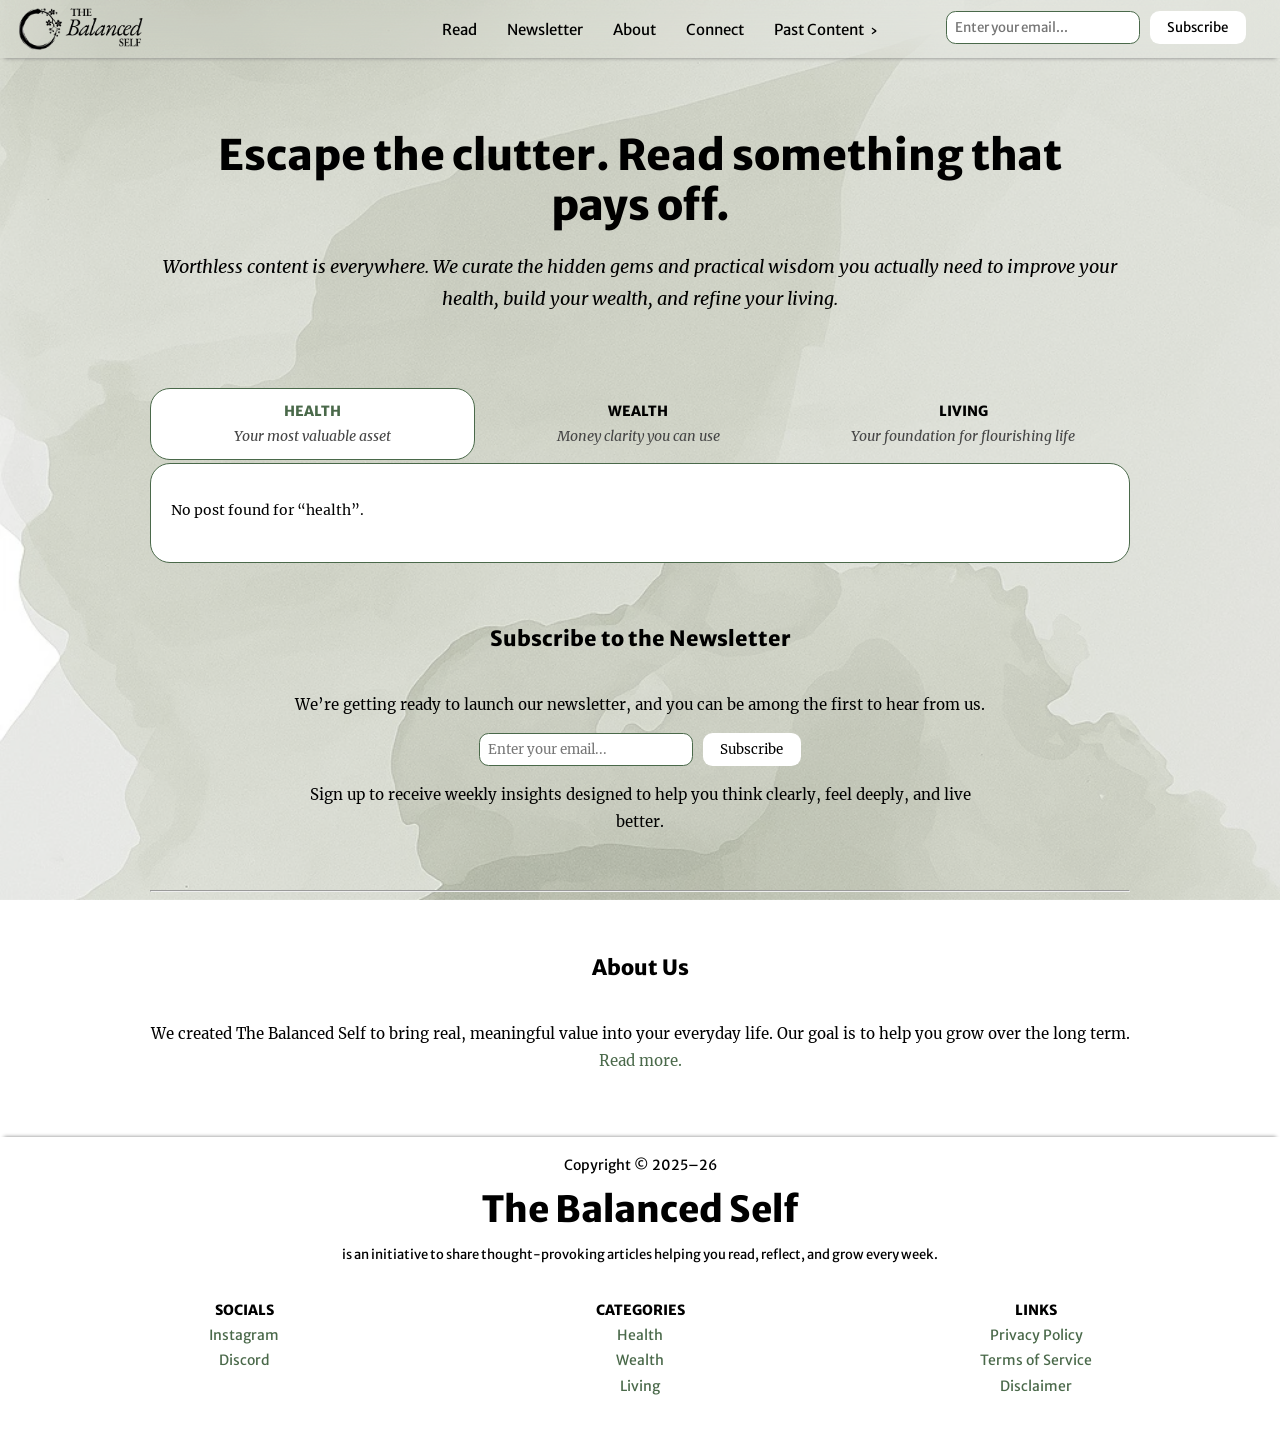
==== commit 51b0ded2: "Updates" ====
--- a/index.html
+++ b/index.html
@@ -30,7 +30,7 @@
 		<link rel="preload" href="/bg/life.webp" as="image" type="image/webp">
 		<link rel="preload" href="/bg/philosophy.webp" as="image" type="image/webp">
 		<link rel="preload" href="/bg/wealth.webp" as="image" type="image/webp">
-		<script type="module" crossorigin src="/assets/index-CKXJMpZS.js"></script>
+		<script type="module" crossorigin src="/assets/index-CLROh8Ty.js"></script>
 		<link rel="stylesheet" crossorigin href="/assets/index-B4I7brRc.css">
 	</head>
 	<body>
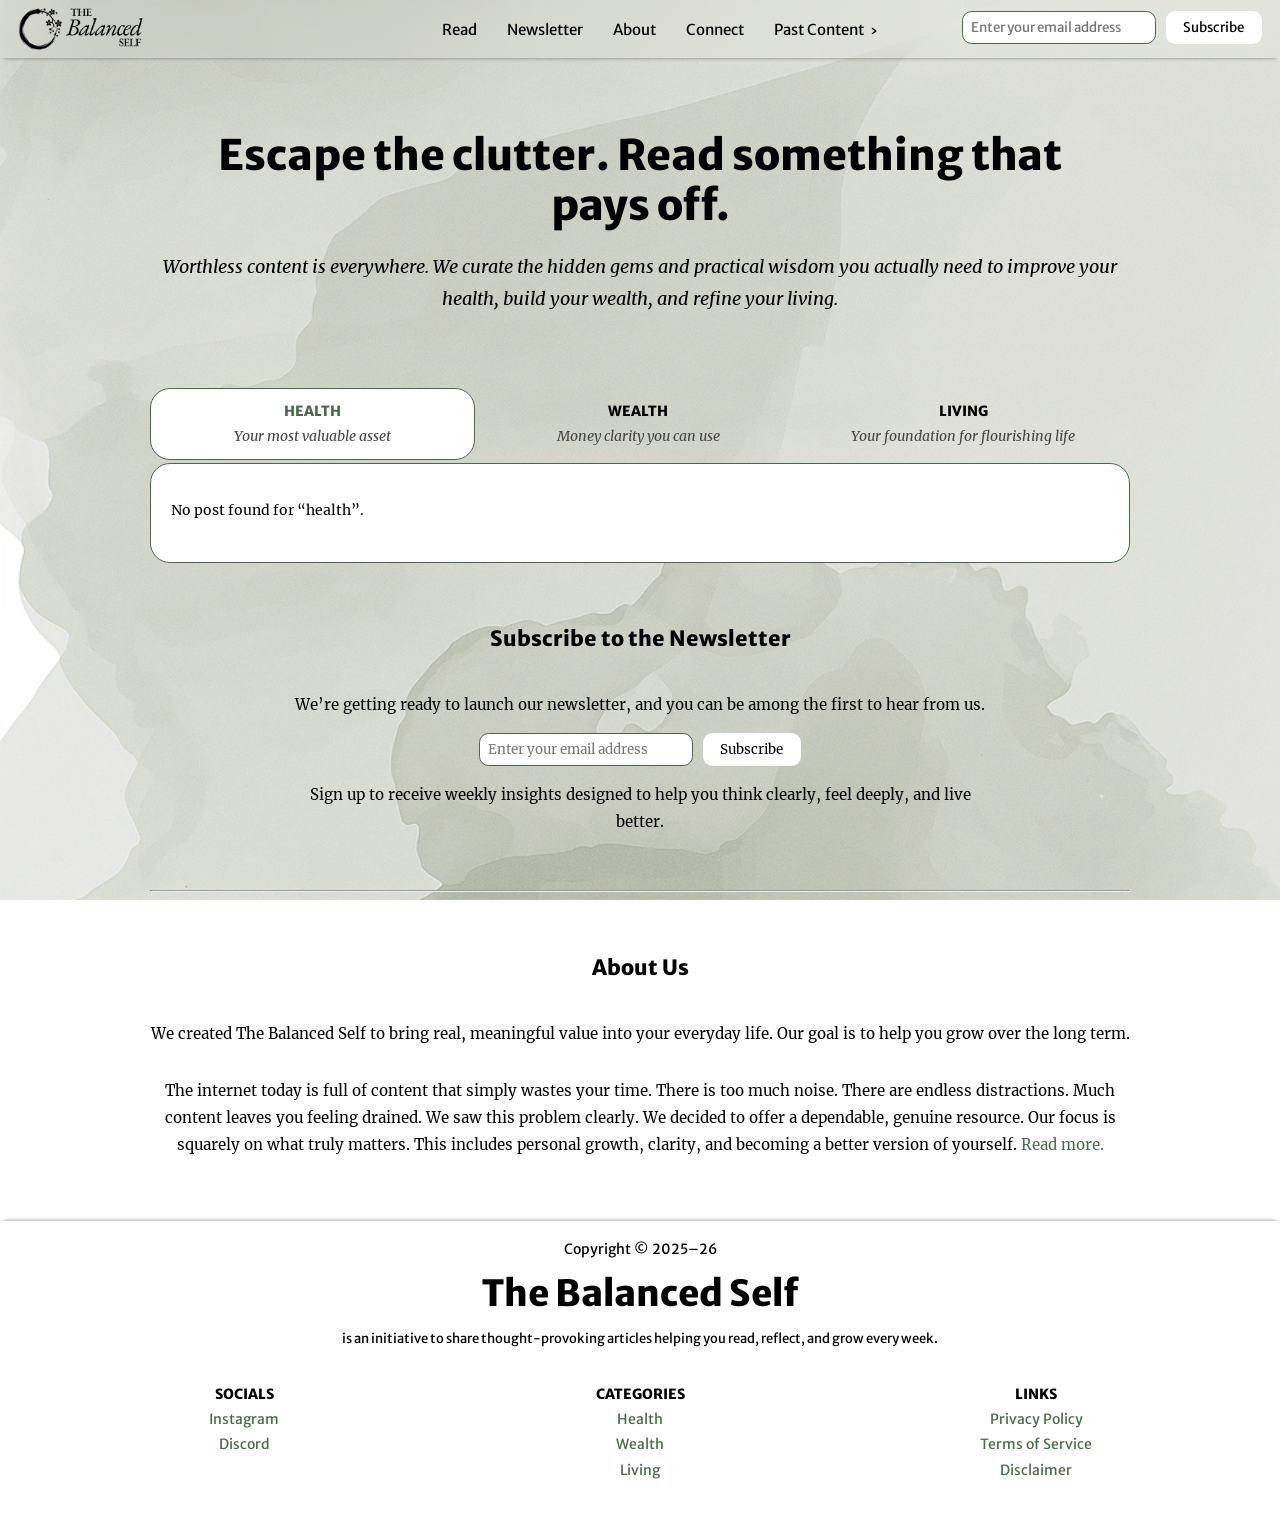
==== commit 8126b07a: "Updates" ====
--- a/index.html
+++ b/index.html
@@ -30,8 +30,8 @@
 		<link rel="preload" href="/bg/life.webp" as="image" type="image/webp">
 		<link rel="preload" href="/bg/philosophy.webp" as="image" type="image/webp">
 		<link rel="preload" href="/bg/wealth.webp" as="image" type="image/webp">
-		<script type="module" crossorigin src="/assets/index-CLROh8Ty.js"></script>
-		<link rel="stylesheet" crossorigin href="/assets/index-B4I7brRc.css">
+		<script type="module" crossorigin src="/assets/index-CuYgz-9s.js"></script>
+		<link rel="stylesheet" crossorigin href="/assets/index-B84RC1E9.css">
 	</head>
 	<body>
 		<div id="root"></div>
--- a/assets/index-B84RC1E9.css
+++ b/assets/index-B84RC1E9.css
@@ -0,0 +1,6 @@
+@font-face{font-display:swap;font-family:Merriweather;font-style:normal;font-weight:400;src:url(/fonts/merriweather-v30-latin-regular.woff2) format("woff2")}@font-face{font-display:swap;font-family:Merriweather;font-style:italic;font-weight:400;src:url(/fonts/merriweather-v30-latin-italic.woff2) format("woff2")}@font-face{font-display:swap;font-family:Merriweather;font-style:normal;font-weight:700;src:url(/fonts/merriweather-v30-latin-700.woff2) format("woff2")}@font-face{font-display:swap;font-family:Merriweather;font-style:italic;font-weight:700;src:url(/fonts/merriweather-v30-latin-700italic.woff2) format("woff2")}@font-face{font-display:swap;font-family:Merriweather Sans;font-style:normal;font-weight:400;src:url(/fonts/merriweather-sans-v26-latin-regular.woff2) format("woff2")}@font-face{font-display:swap;font-family:Merriweather Sans;font-style:italic;font-weight:400;src:url(/fonts/merriweather-sans-v26-latin-italic.woff2) format("woff2")}@font-face{font-display:swap;font-family:Merriweather Sans;font-style:normal;font-weight:600;src:url(/fonts/merriweather-sans-v26-latin-600.woff2) format("woff2")}@font-face{font-display:swap;font-family:Merriweather Sans;font-style:italic;font-weight:600;src:url(/fonts/merriweather-sans-v26-latin-600italic.woff2) format("woff2")}@font-face{font-display:swap;font-family:Merriweather Sans;font-style:normal;font-weight:800;src:url(/fonts/merriweather-sans-v26-latin-800.woff2) format("woff2")}:root{--font-rm: "Merriweather";--font-sf: "Merriweather Sans";--col-bg: #F5F3EE;--col-fg: black;--col-text: black }*,*:before,*:after{box-sizing:border-box}html{scroll-behavior:smooth}p,li{-webkit-hyphens:auto;hyphens:auto;word-break:break-word;overflow-wrap:break-word}.no-hyphen{-webkit-hyphens:none;hyphens:none}a{color:var(--col-hl);text-decoration:none}.hlcol{color:var(--col-hl)}.wrapper{max-width:980px;margin:1rem auto;min-height:60vh}@media (max-width: 996px){.wrapper{padding:0px 1rem}}@media (max-width: 900px){body,html{overflow-x:hidden}}html{position:relative;height:100%}html:before{content:"";position:fixed;top:0;left:0;width:100vw;height:100vh;background-image:var(--bg-pic-path);background-size:cover;background-position:center;background-repeat:no-repeat;z-index:-2}html:after{content:"";position:fixed;top:0;left:0;width:100vw;height:100vh;background-color:#ffffff80;z-index:-1}body{position:relative;z-index:0;font-family:var(--font-rm);font-size:14px;line-height:1.8;margin:0;color:var(--col-text)}.dropdown-button{z-index:1200}@media (max-width: 550px){.nav-subscribe{visibility:hidden}}@media (min-width: 550px){.dropdown-button{visibility:hidden}}nav{display:flex;justify-content:space-between;align-items:center;font-family:var(--font-sf);font-size:15px;padding:0rem 0rem 0rem 1rem;position:sticky;top:0;z-index:1100;box-shadow:0 4px 4px -4px gray;backdrop-filter:blur(20px);-webkit-backdrop-filter:blur(20px);background-color:#ffffff1a}nav a{color:#000}nav a:hover{color:var(--col-hl)}.nav-right{display:flex}.dropdown:hover .submenu{display:block;opacity:1;visibility:visible;transition:.2s ease-in-out}.submenu{display:none;opacity:0;visibility:hidden;position:absolute;background-color:#fff;padding:8px 16px;border-radius:10px;width:120px}.links{position:absolute;left:50%;transform:translate(-50%)}.links ul{display:flex;gap:30px}.links ul li{display:inline-block}.links a{cursor:pointer}.dropdown ul{display:block}.dropdown ul li{display:block;left:0}.dropdown-toggle{display:inline-flex;align-items:center;gap:6px;cursor:pointer;-webkit-user-select:none;user-select:none;transition:color .2s ease}.pc-arrow{display:inline-block;transition:transform .2s ease;transform:rotate(0)}.pc-arrow:before{content:"›";font-size:.9em;line-height:1}.dropdown-toggle.sactive .pc-arrow{transform:rotate(90deg)}.dropdown-toggle:hover:not(.sactive) .pc-arrow{transform:rotate(90deg)}@media (max-width: 550px){nav{padding:.2rem .8rem;position:fixed;width:100%;left:0;top:0}body{padding-top:70px}.links{position:fixed;top:50px;right:10px;width:150px;background-color:#fff;display:flex;flex-direction:column;border-radius:12px;box-shadow:-4px 4px 4px #0000001a;transform:translate(100%);opacity:0;transition:transform .1s ease,opacity .1s ease;z-index:1200}.links.active{transform:translate(0);opacity:1}.links ul{font-size:14px;flex-direction:column;gap:0;padding:20px;margin:0}.dropdown-button{display:block}.nav-subscribe{display:none}.dropdown .submenu{position:static;visibility:hidden;opacity:0;max-height:0;overflow:hidden;transition:opacity .2s ease,max-height .2s ease;margin:0;padding:0 0 0 10px}.dropdown .submenu.sactive{visibility:visible;opacity:1;max-height:500px}}.newsletter-form{display:flex;align-items:center;gap:.6rem}.newsletter-form,.newsletter-form input,.newsletter-form button{font-family:inherit}.newsletter-form input{flex:1;padding:.45rem .5rem;border:1px solid var(--col-hl);border-radius:.6rem;transition:border-color .2s,box-shadow .2s}.newsletter-form input:focus{border-color:var(--col-hl);box-shadow:0 0 0 1px var(--col-hl);outline:none}.newsletter-form button{padding:.5rem 1.1rem;border:var(--col-hl);border-radius:.6rem;background-color:#fff;color:#000;font-weight:500;cursor:pointer;transition:background-color .2s,transform .1s}.newsletter-form button:hover{background-color:var(--col-hl);color:#fff}.newsletter-form button:active{transform:scale(.97)}.readmore{font-size:small;font-family:var(--font-sf);font-weight:700}.hero{text-align:center;margin:4.5rem auto}.hero__name{font-size:42px;font-weight:700;font-family:var(--font-sf);line-height:1.2;max-width:850px;margin:auto}.hero__desc{margin-top:20px;font-size:18px;font-style:italic}@media (max-width: 550px){.hero{margin:5rem 0}.hero__name{font-size:36px}.hero__desc{font-size:15.5px}}.heroine__cats{display:flex;justify-content:space-between;align-items:center;margin-bottom:3px;text-align:right}.heroine__cat{font-family:var(--font-sf);font-weight:700;color:var(--col-fg);font-size:12px;text-transform:uppercase;padding:10px 0;background:transparent;cursor:pointer;width:100%;text-align:center;border-radius:13px}.heroine__cat.active{color:var(--col-hl);background:#fff;border:1px solid var(--col-hl);position:relative;z-index:2;transition:.1s ease-in-out}.heroine__content{border:1px solid var(--col-hl);padding:20px;margin:0;background-color:#fff;width:100%;position:relative;z-index:1;min-height:100px;border-radius:13px}.heroine__catdesc{font-family:var(--font-rm);font-weight:400;color:#454545;font-style:italic;text-transform:none;display:none}@media (min-width: 768px){.heroine__cats{align-items:stretch;margin-right:5px}.heroine__cat{border:1px solid transparent;border-right:none;font-size:14px;padding:10px 14px;width:100%;border-radius:20px}.heroine__catdesc{display:block}.heroine__cat.active{border:1px solid var(--col-hl);background:#fff;color:var(--col-hl)}.heroine__content{flex:1;border-radius:20px}}section{display:flex;flex-direction:column;align-items:center;margin:2.5rem auto;text-align:center}.subscribe{max-width:700px}h3{line-height:1.4}.subscribe h2{margin-bottom:10px}.subscribe p,.about p{font-size:15px}footer{padding:1rem 3.5rem 2rem;font-family:var(--font-sf);box-shadow:0 -4px 4px -4px gray;margin-top:3rem;backdrop-filter:blur(20px);-webkit-backdrop-filter:blur(20px);background-color:#ffffff1a}.footer__cr,.footer__desc{font-size:small}.footer__name{font-weight:700;font-size:36px}.footer__name a{color:#000}.footer__name a:hover{color:var(--col-hl)}.footer__links{margin:auto;text-align:center;margin-top:2rem;display:grid;grid-template-columns:2fr 2fr 2fr;gap:20px}@media (max-width: 500px){footer{padding:10px;padding-top:3rem;padding-bottom:3rem}.footer__links{grid-template-columns:repeat(3,1fr);gap:0px}.footer__links>div:nth-child(4){grid-column:1 / -1;margin:auto;margin-top:1rem}}.footer__links-head{font-weight:700;text-transform:uppercase}@media (max-width: 550px){.footer__desc{font-size:smaller}.footer__name{font-size:24px}}h1,h2,h3{font-family:var(--font-sf)}@media (max-width: 550px){h1{font-size:22px;margin:0}}.cat__name{margin-bottom:-10px;font-family:var(--font-sf);font-weight:700;text-transform:uppercase;font-size:small}@media (max-width: 500px){.cat__name{font-size:smaller}}.cat__read{color:gray}.blog__list{margin-top:30px}.blog__list ol li::marker{color:var(--col-hl);font-weight:700;font-family:var(--col-sf)}.blog__list ol li{padding-left:1rem;margin:5px 0}.blog__list__title{font-size:16px;font-weight:700;margin-right:1rem;line-height:1.1}.blog__list__when{font-style:italic}.blog-title{color:var(--col-hl)}.blog-post h1,h2,h3{text-align:center}@media (max-width: 550px){.blog__list__title{font-size:16px;line-height:.8}.blog__list ol li{margin:5px 0}}button.share{all:unset;background:transparent;border:none;padding:0;margin:0;cursor:pointer;display:flex;margin-inline:auto}/**
+ * easymde v2.20.0
+ * Copyright Jeroen Akkerman
+ * @link https://github.com/ionaru/easy-markdown-editor
+ * @license MIT
+ */.CodeMirror{font-family:monospace;height:300px;color:#000;direction:ltr}.CodeMirror-lines{padding:4px 0}.CodeMirror pre.CodeMirror-line,.CodeMirror pre.CodeMirror-line-like{padding:0 4px}.CodeMirror-gutter-filler,.CodeMirror-scrollbar-filler{background-color:#fff}.CodeMirror-gutters{border-right:1px solid #ddd;background-color:#f7f7f7;white-space:nowrap}.CodeMirror-linenumber{padding:0 3px 0 5px;min-width:20px;text-align:right;color:#999;white-space:nowrap}.CodeMirror-guttermarker{color:#000}.CodeMirror-guttermarker-subtle{color:#999}.CodeMirror-cursor{border-left:1px solid #000;border-right:none;width:0}.CodeMirror div.CodeMirror-secondarycursor{border-left:1px solid silver}.cm-fat-cursor .CodeMirror-cursor{width:auto;border:0!important;background:#7e7}.cm-fat-cursor div.CodeMirror-cursors{z-index:1}.cm-fat-cursor .CodeMirror-line::selection,.cm-fat-cursor .CodeMirror-line>span::selection,.cm-fat-cursor .CodeMirror-line>span>span::selection{background:0 0}.cm-fat-cursor .CodeMirror-line::-moz-selection,.cm-fat-cursor .CodeMirror-line>span::-moz-selection,.cm-fat-cursor .CodeMirror-line>span>span::-moz-selection{background:0 0}.cm-fat-cursor{caret-color:transparent}@-moz-keyframes blink{50%{background-color:transparent}}@-webkit-keyframes blink{50%{background-color:transparent}}@keyframes blink{50%{background-color:transparent}}.cm-tab{display:inline-block;text-decoration:inherit}.CodeMirror-rulers{position:absolute;inset:-50px 0 0;overflow:hidden}.CodeMirror-ruler{border-left:1px solid #ccc;top:0;bottom:0;position:absolute}.cm-s-default .cm-header{color:#00f}.cm-s-default .cm-quote{color:#090}.cm-negative{color:#d44}.cm-positive{color:#292}.cm-header,.cm-strong{font-weight:700}.cm-em{font-style:italic}.cm-link{text-decoration:underline}.cm-strikethrough{text-decoration:line-through}.cm-s-default .cm-keyword{color:#708}.cm-s-default .cm-atom{color:#219}.cm-s-default .cm-number{color:#164}.cm-s-default .cm-def{color:#00f}.cm-s-default .cm-variable-2{color:#05a}.cm-s-default .cm-type,.cm-s-default .cm-variable-3{color:#085}.cm-s-default .cm-comment{color:#a50}.cm-s-default .cm-string{color:#a11}.cm-s-default .cm-string-2{color:#f50}.cm-s-default .cm-meta,.cm-s-default .cm-qualifier{color:#555}.cm-s-default .cm-builtin{color:#30a}.cm-s-default .cm-bracket{color:#997}.cm-s-default .cm-tag{color:#170}.cm-s-default .cm-attribute{color:#00c}.cm-s-default .cm-hr{color:#999}.cm-s-default .cm-link{color:#00c}.cm-s-default .cm-error,.cm-invalidchar{color:red}.CodeMirror-composing{border-bottom:2px solid}div.CodeMirror span.CodeMirror-matchingbracket{color:#0b0}div.CodeMirror span.CodeMirror-nonmatchingbracket{color:#a22}.CodeMirror-matchingtag{background:#ff96004d}.CodeMirror-activeline-background{background:#e8f2ff}.CodeMirror{position:relative;overflow:hidden;background:#fff}.CodeMirror-scroll{overflow:scroll!important;margin-bottom:-50px;margin-right:-50px;padding-bottom:50px;height:100%;outline:0;position:relative;z-index:0}.CodeMirror-sizer{position:relative;border-right:50px solid transparent}.CodeMirror-gutter-filler,.CodeMirror-hscrollbar,.CodeMirror-scrollbar-filler,.CodeMirror-vscrollbar{position:absolute;z-index:6;display:none;outline:0}.CodeMirror-vscrollbar{right:0;top:0;overflow-x:hidden;overflow-y:scroll}.CodeMirror-hscrollbar{bottom:0;left:0;overflow-y:hidden;overflow-x:scroll}.CodeMirror-scrollbar-filler{right:0;bottom:0}.CodeMirror-gutter-filler{left:0;bottom:0}.CodeMirror-gutters{position:absolute;left:0;top:0;min-height:100%;z-index:3}.CodeMirror-gutter{white-space:normal;height:100%;display:inline-block;vertical-align:top;margin-bottom:-50px}.CodeMirror-gutter-wrapper{position:absolute;z-index:4;background:0 0!important;border:none!important}.CodeMirror-gutter-background{position:absolute;top:0;bottom:0;z-index:4}.CodeMirror-gutter-elt{position:absolute;cursor:default;z-index:4}.CodeMirror-gutter-wrapper ::selection{background-color:transparent}.CodeMirror-gutter-wrapper ::-moz-selection{background-color:transparent}.CodeMirror-lines{cursor:text;min-height:1px}.CodeMirror pre.CodeMirror-line,.CodeMirror pre.CodeMirror-line-like{-moz-border-radius:0;-webkit-border-radius:0;border-radius:0;border-width:0;background:0 0;font-family:inherit;font-size:inherit;margin:0;white-space:pre;word-wrap:normal;line-height:inherit;color:inherit;z-index:2;position:relative;overflow:visible;-webkit-tap-highlight-color:transparent;-webkit-font-variant-ligatures:contextual;font-variant-ligatures:contextual}.CodeMirror-wrap pre.CodeMirror-line,.CodeMirror-wrap pre.CodeMirror-line-like{word-wrap:break-word;white-space:pre-wrap;word-break:normal}.CodeMirror-linebackground{position:absolute;inset:0;z-index:0}.CodeMirror-linewidget{position:relative;z-index:2;padding:.1px}.CodeMirror-code{outline:0}.CodeMirror-gutter,.CodeMirror-gutters,.CodeMirror-linenumber,.CodeMirror-scroll,.CodeMirror-sizer{-moz-box-sizing:content-box;box-sizing:content-box}.CodeMirror-measure{position:absolute;width:100%;height:0;overflow:hidden;visibility:hidden}.CodeMirror-cursor{position:absolute;pointer-events:none}.CodeMirror-measure pre{position:static}div.CodeMirror-cursors{visibility:hidden;position:relative;z-index:3}div.CodeMirror-dragcursors,.CodeMirror-focused div.CodeMirror-cursors{visibility:visible}.CodeMirror-selected{background:#d9d9d9}.CodeMirror-focused .CodeMirror-selected{background:#d7d4f0}.CodeMirror-crosshair{cursor:crosshair}.CodeMirror-line::selection,.CodeMirror-line>span::selection,.CodeMirror-line>span>span::selection{background:#d7d4f0}.CodeMirror-line::-moz-selection,.CodeMirror-line>span::-moz-selection,.CodeMirror-line>span>span::-moz-selection{background:#d7d4f0}.cm-searching{background-color:#ffa;background-color:#ff06}.cm-force-border{padding-right:.1px}@media print{.CodeMirror div.CodeMirror-cursors{visibility:hidden}}.cm-tab-wrap-hack:after{content:""}span.CodeMirror-selectedtext{background:0 0}.EasyMDEContainer{display:block}.CodeMirror-rtl pre{direction:rtl}.EasyMDEContainer.sided--no-fullscreen{display:flex;flex-direction:row;flex-wrap:wrap}.EasyMDEContainer .CodeMirror{box-sizing:border-box;height:auto;border:1px solid #ced4da;border-bottom-left-radius:4px;border-bottom-right-radius:4px;padding:10px;font:inherit;z-index:0;word-wrap:break-word}.EasyMDEContainer .CodeMirror-scroll{cursor:text}.EasyMDEContainer .CodeMirror-fullscreen{background:#fff;position:fixed!important;inset:50px 0 0;height:auto;z-index:8;border-right:none!important;border-bottom-right-radius:0!important}.EasyMDEContainer .CodeMirror-sided{width:50%!important}.EasyMDEContainer.sided--no-fullscreen .CodeMirror-sided{border-right:none!important;border-bottom-right-radius:0;position:relative;flex:1 1 auto}.EasyMDEContainer .CodeMirror-placeholder{opacity:.5}.EasyMDEContainer .CodeMirror-focused .CodeMirror-selected{background:#d9d9d9}.editor-toolbar{position:relative;-webkit-user-select:none;-moz-user-select:none;-ms-user-select:none;-o-user-select:none;user-select:none;padding:9px 10px;border-top:1px solid #ced4da;border-left:1px solid #ced4da;border-right:1px solid #ced4da;border-top-left-radius:4px;border-top-right-radius:4px}.editor-toolbar.fullscreen{width:100%;height:50px;padding-top:10px;padding-bottom:10px;box-sizing:border-box;background:#fff;border:0;position:fixed;top:0;left:0;opacity:1;z-index:9}.editor-toolbar.fullscreen:before{width:20px;height:50px;background:-moz-linear-gradient(left,#fff 0,rgba(255,255,255,0) 100%);background:-webkit-gradient(linear,left top,right top,color-stop(0,#fff),color-stop(100%,rgba(255,255,255,0)));background:-webkit-linear-gradient(left,#fff 0,rgba(255,255,255,0) 100%);background:-o-linear-gradient(left,#fff 0,rgba(255,255,255,0) 100%);background:-ms-linear-gradient(left,#fff 0,rgba(255,255,255,0) 100%);background:linear-gradient(to right,#fff 0,#fff0);position:fixed;top:0;left:0;margin:0;padding:0}.editor-toolbar.fullscreen:after{width:20px;height:50px;background:-moz-linear-gradient(left,rgba(255,255,255,0) 0,#fff 100%);background:-webkit-gradient(linear,left top,right top,color-stop(0,rgba(255,255,255,0)),color-stop(100%,#fff));background:-webkit-linear-gradient(left,rgba(255,255,255,0) 0,#fff 100%);background:-o-linear-gradient(left,rgba(255,255,255,0) 0,#fff 100%);background:-ms-linear-gradient(left,rgba(255,255,255,0) 0,#fff 100%);background:linear-gradient(to right,#fff0 0,#fff);position:fixed;top:0;right:0;margin:0;padding:0}.EasyMDEContainer.sided--no-fullscreen .editor-toolbar{width:100%}.editor-toolbar .easymde-dropdown,.editor-toolbar button{background:0 0;display:inline-block;text-align:center;text-decoration:none!important;height:30px;margin:0;padding:0;border:1px solid transparent;border-radius:3px;cursor:pointer}.editor-toolbar button{font-weight:700;min-width:30px;padding:0 6px;white-space:nowrap}.editor-toolbar button.active,.editor-toolbar button:hover{background:#fcfcfc;border-color:#95a5a6}.editor-toolbar i.separator{display:inline-block;width:0;border-left:1px solid #d9d9d9;border-right:1px solid #fff;color:transparent;text-indent:-10px;margin:0 6px}.editor-toolbar button:after{font-family:Arial,Helvetica Neue,Helvetica,sans-serif;font-size:65%;vertical-align:text-bottom;position:relative;top:2px}.editor-toolbar button.heading-1:after{content:"1"}.editor-toolbar button.heading-2:after{content:"2"}.editor-toolbar button.heading-3:after{content:"3"}.editor-toolbar button.heading-bigger:after{content:"▲"}.editor-toolbar button.heading-smaller:after{content:"▼"}.editor-toolbar.disabled-for-preview button:not(.no-disable){opacity:.6;pointer-events:none}@media only screen and (max-width:700px){.editor-toolbar i.no-mobile{display:none}}.editor-statusbar{padding:8px 10px;font-size:12px;color:#959694;text-align:right}.EasyMDEContainer.sided--no-fullscreen .editor-statusbar{width:100%}.editor-statusbar span{display:inline-block;min-width:4em;margin-left:1em}.editor-statusbar .lines:before{content:"lines: "}.editor-statusbar .words:before{content:"words: "}.editor-statusbar .characters:before{content:"characters: "}.editor-preview-full{position:absolute;width:100%;height:100%;top:0;left:0;z-index:7;overflow:auto;display:none;box-sizing:border-box}.editor-preview-side{position:fixed;bottom:0;width:50%;top:50px;right:0;z-index:9;overflow:auto;display:none;box-sizing:border-box;border:1px solid #ddd;word-wrap:break-word}.editor-preview-active-side{display:block}.EasyMDEContainer.sided--no-fullscreen .editor-preview-active-side{flex:1 1 auto;height:auto;position:static}.editor-preview-active{display:block}.editor-preview{padding:10px;background:#fafafa}.editor-preview>p{margin-top:0}.editor-preview pre{background:#eee;margin-bottom:10px}.editor-preview table td,.editor-preview table th{border:1px solid #ddd;padding:5px}.cm-s-easymde .cm-tag{color:#63a35c}.cm-s-easymde .cm-attribute{color:#795da3}.cm-s-easymde .cm-string{color:#183691}.cm-s-easymde .cm-header-1{font-size:calc(1.375rem + 1.5vw)}.cm-s-easymde .cm-header-2{font-size:calc(1.325rem + .9vw)}.cm-s-easymde .cm-header-3{font-size:calc(1.3rem + .6vw)}.cm-s-easymde .cm-header-4{font-size:calc(1.275rem + .3vw)}.cm-s-easymde .cm-header-5{font-size:1.25rem}.cm-s-easymde .cm-header-6{font-size:1rem}.cm-s-easymde .cm-header-1,.cm-s-easymde .cm-header-2,.cm-s-easymde .cm-header-3,.cm-s-easymde .cm-header-4,.cm-s-easymde .cm-header-5,.cm-s-easymde .cm-header-6{margin-bottom:.5rem;line-height:1.2}.cm-s-easymde .cm-comment{background:#0000000d;border-radius:2px}.cm-s-easymde .cm-link{color:#7f8c8d}.cm-s-easymde .cm-url{color:#aab2b3}.cm-s-easymde .cm-quote{color:#7f8c8d;font-style:italic}.editor-toolbar .easymde-dropdown{position:relative;background:linear-gradient(to bottom right,#fff 0 84%,#333 50% 100%);border-radius:0;border:1px solid #fff}.editor-toolbar .easymde-dropdown:hover{background:linear-gradient(to bottom right,#fff 0 84%,#333 50% 100%)}.easymde-dropdown-content{display:block;visibility:hidden;position:absolute;background-color:#f9f9f9;box-shadow:0 8px 16px #0003;padding:8px;z-index:2;top:30px}.easymde-dropdown:active .easymde-dropdown-content,.easymde-dropdown:focus .easymde-dropdown-content,.easymde-dropdown:focus-within .easymde-dropdown-content{visibility:visible}.easymde-dropdown-content button{display:block}span[data-img-src]:after{content:"";background-image:var(--bg-image);display:block;max-height:100%;max-width:100%;background-size:contain;height:0;padding-top:var(--height);width:var(--width);background-repeat:no-repeat}.CodeMirror .cm-spell-error:not(.cm-url):not(.cm-comment):not(.cm-tag):not(.cm-word){background:#ff000026}
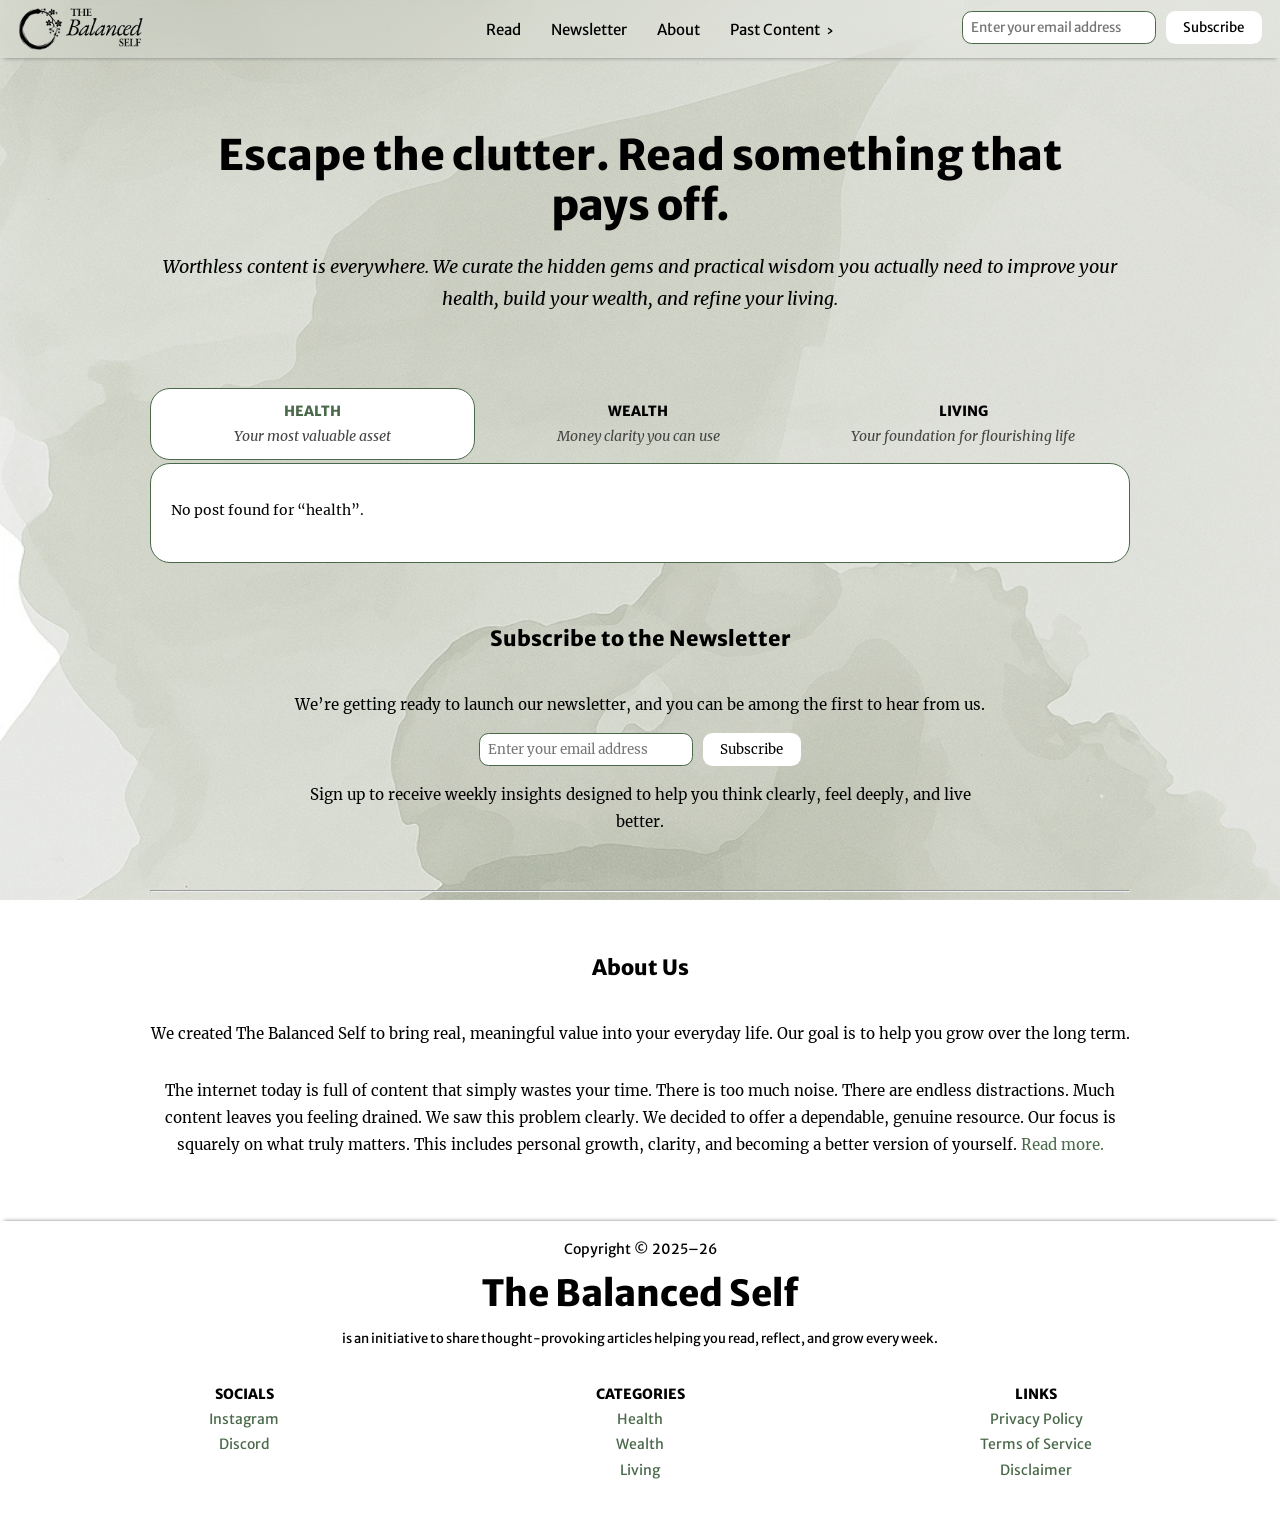
==== commit cdbab3dc: "Updates" ====
--- a/index.html
+++ b/index.html
@@ -30,7 +30,7 @@
 		<link rel="preload" href="/bg/life.webp" as="image" type="image/webp">
 		<link rel="preload" href="/bg/philosophy.webp" as="image" type="image/webp">
 		<link rel="preload" href="/bg/wealth.webp" as="image" type="image/webp">
-		<script type="module" crossorigin src="/assets/index-CuYgz-9s.js"></script>
+		<script type="module" crossorigin src="/assets/index-BrggK6gM.js"></script>
 		<link rel="stylesheet" crossorigin href="/assets/index-B84RC1E9.css">
 	</head>
 	<body>
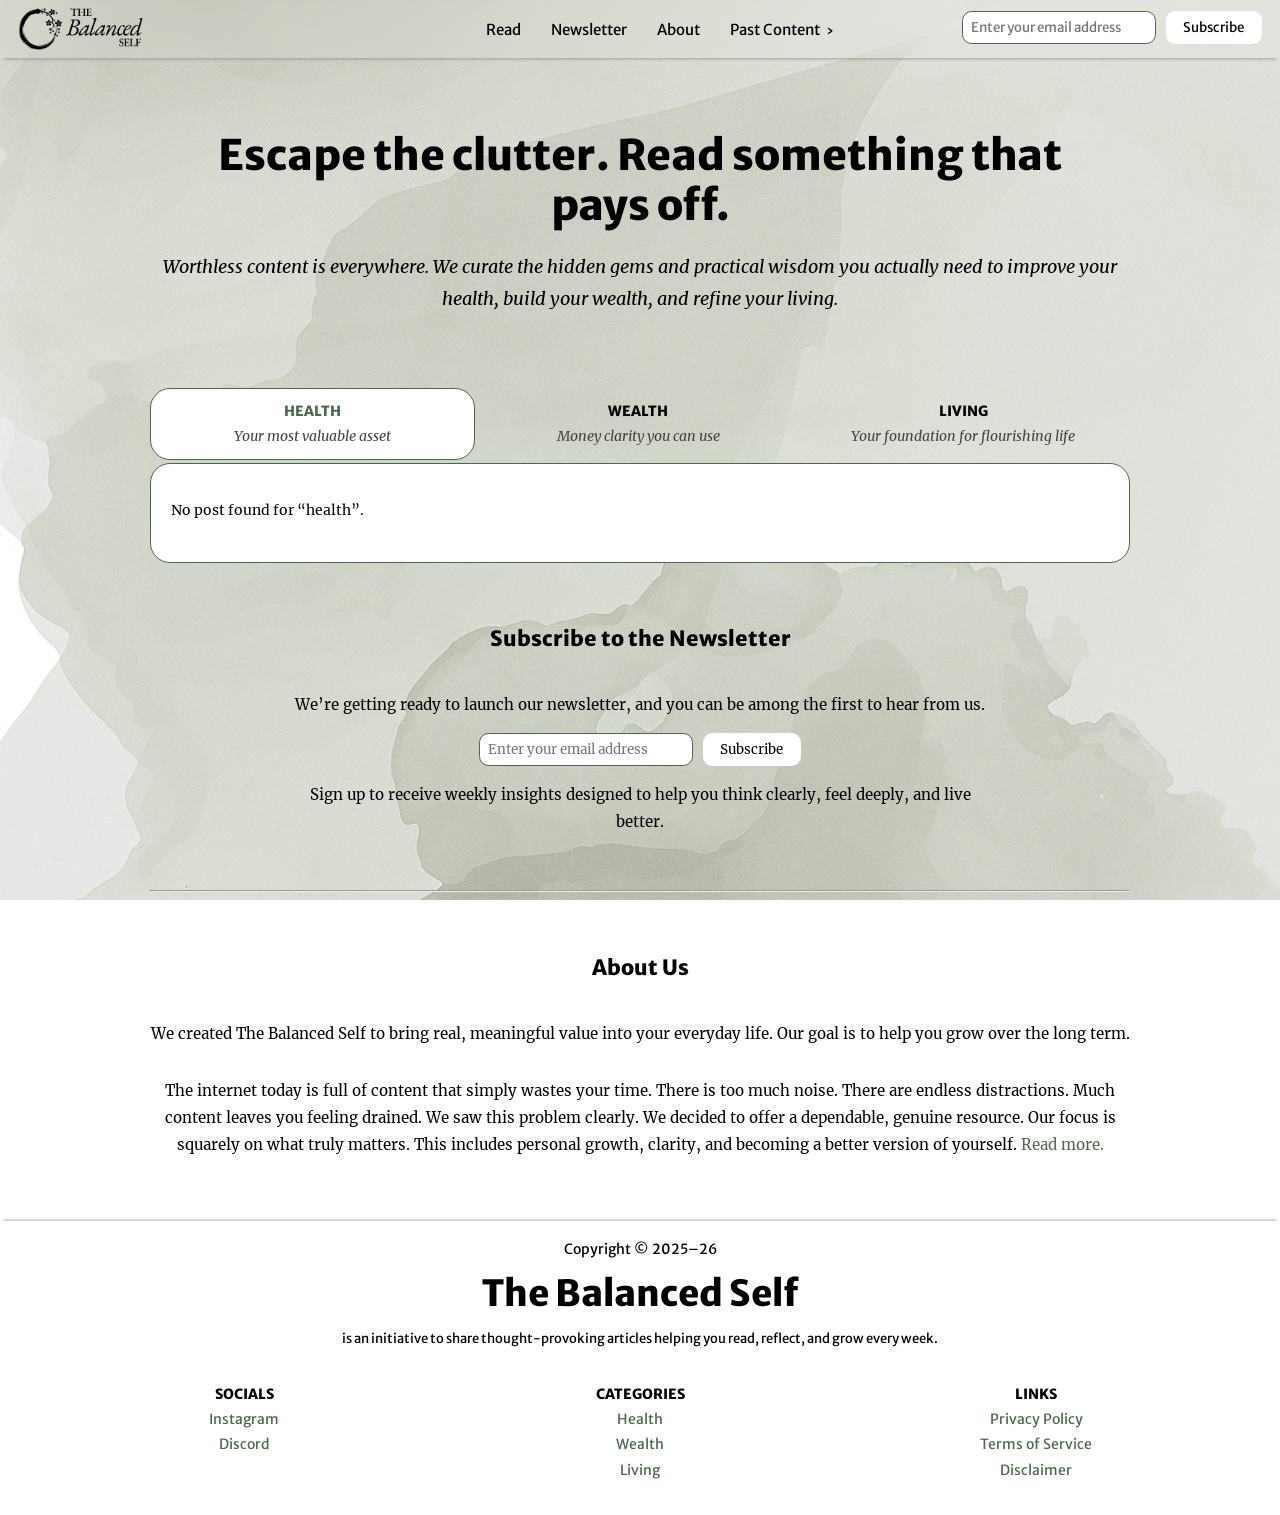
==== commit 71f2a4c9: "Updates" ====
--- a/index.html
+++ b/index.html
@@ -30,7 +30,7 @@
 		<link rel="preload" href="/bg/life.webp" as="image" type="image/webp">
 		<link rel="preload" href="/bg/philosophy.webp" as="image" type="image/webp">
 		<link rel="preload" href="/bg/wealth.webp" as="image" type="image/webp">
-		<script type="module" crossorigin src="/assets/index-BrggK6gM.js"></script>
+		<script type="module" crossorigin src="/assets/index-Ck6sdh8A.js"></script>
 		<link rel="stylesheet" crossorigin href="/assets/index-B84RC1E9.css">
 	</head>
 	<body>
